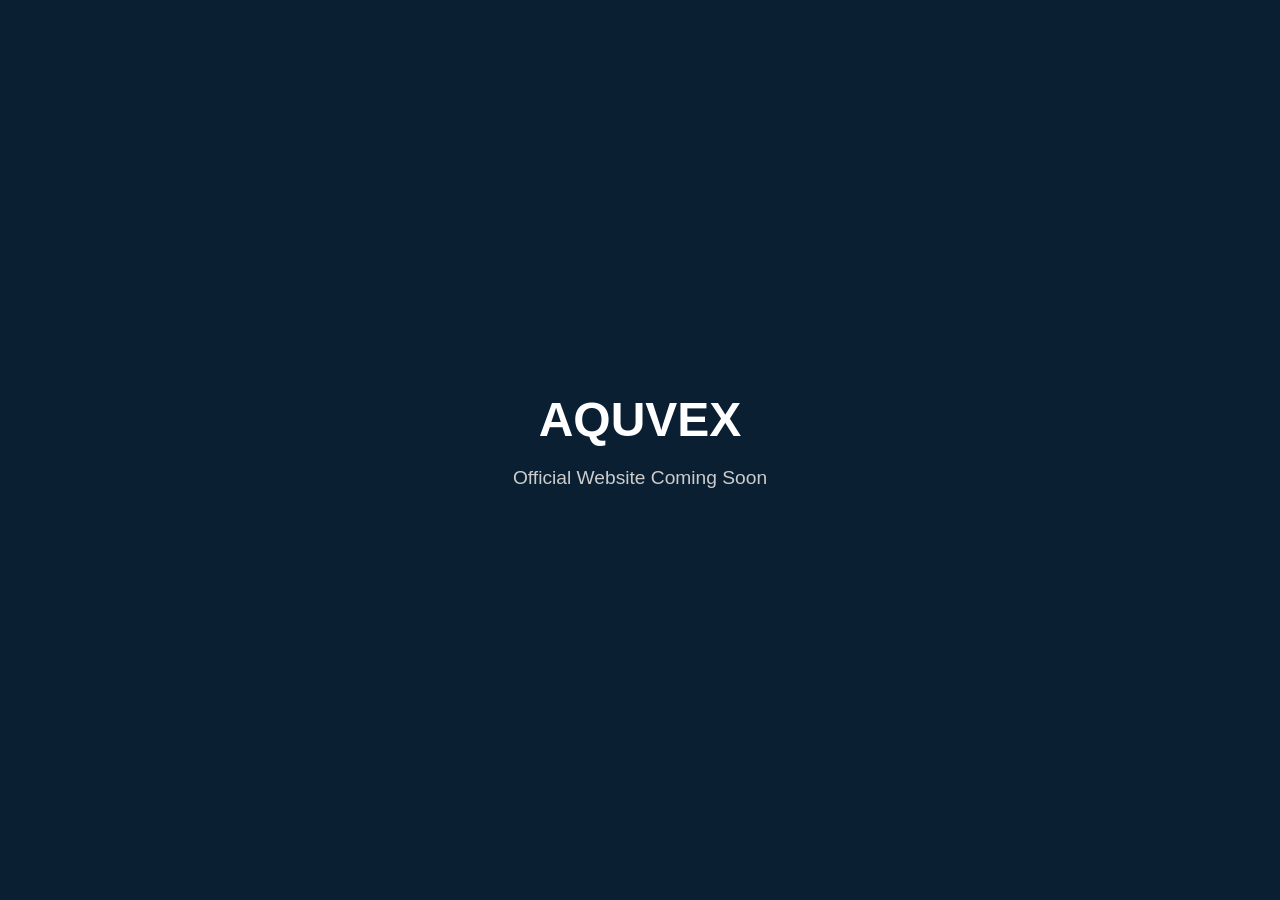
==== index.html @ 22997d4e "Add initial HTML structure for AQUVEX website" ====
<!DOCTYPE html>
<html lang="en">
<head>
  <meta charset="UTF-8">
  <meta name="viewport" content="width=device-width, initial-scale=1.0">
  <title>AQUVEX</title>
  <style>
    body{
      margin:0;
      display:flex;
      justify-content:center;
      align-items:center;
      height:100vh;
      font-family:Arial,sans-serif;
      background:#0b1f33;
      color:white;
      text-align:center;
    }
    h1{font-size:3rem;margin:0;}
    p{font-size:1.2rem;color:#ccc;}
  </style>
</head>
<body>
  <div>
    <h1>AQUVEX</h1>
    <p>Official Website Coming Soon</p>
  </div>
</body>
</html>
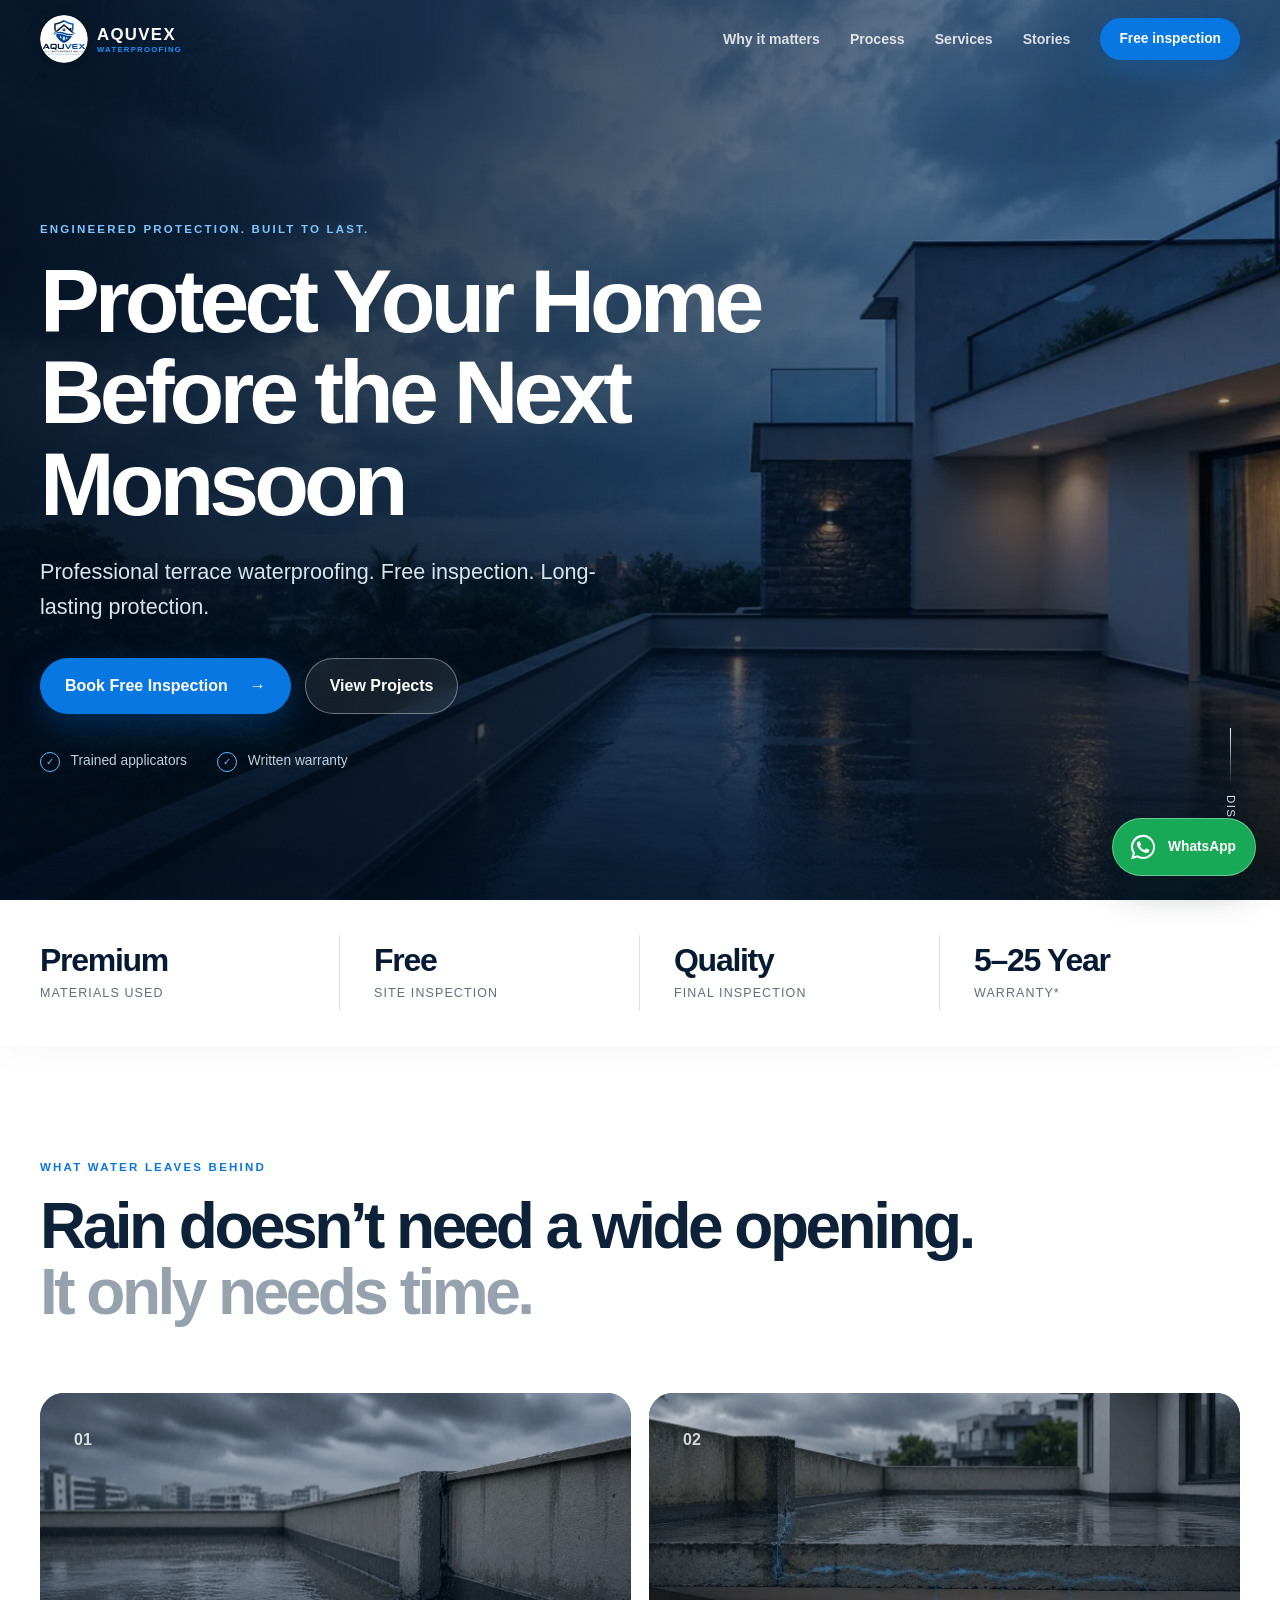
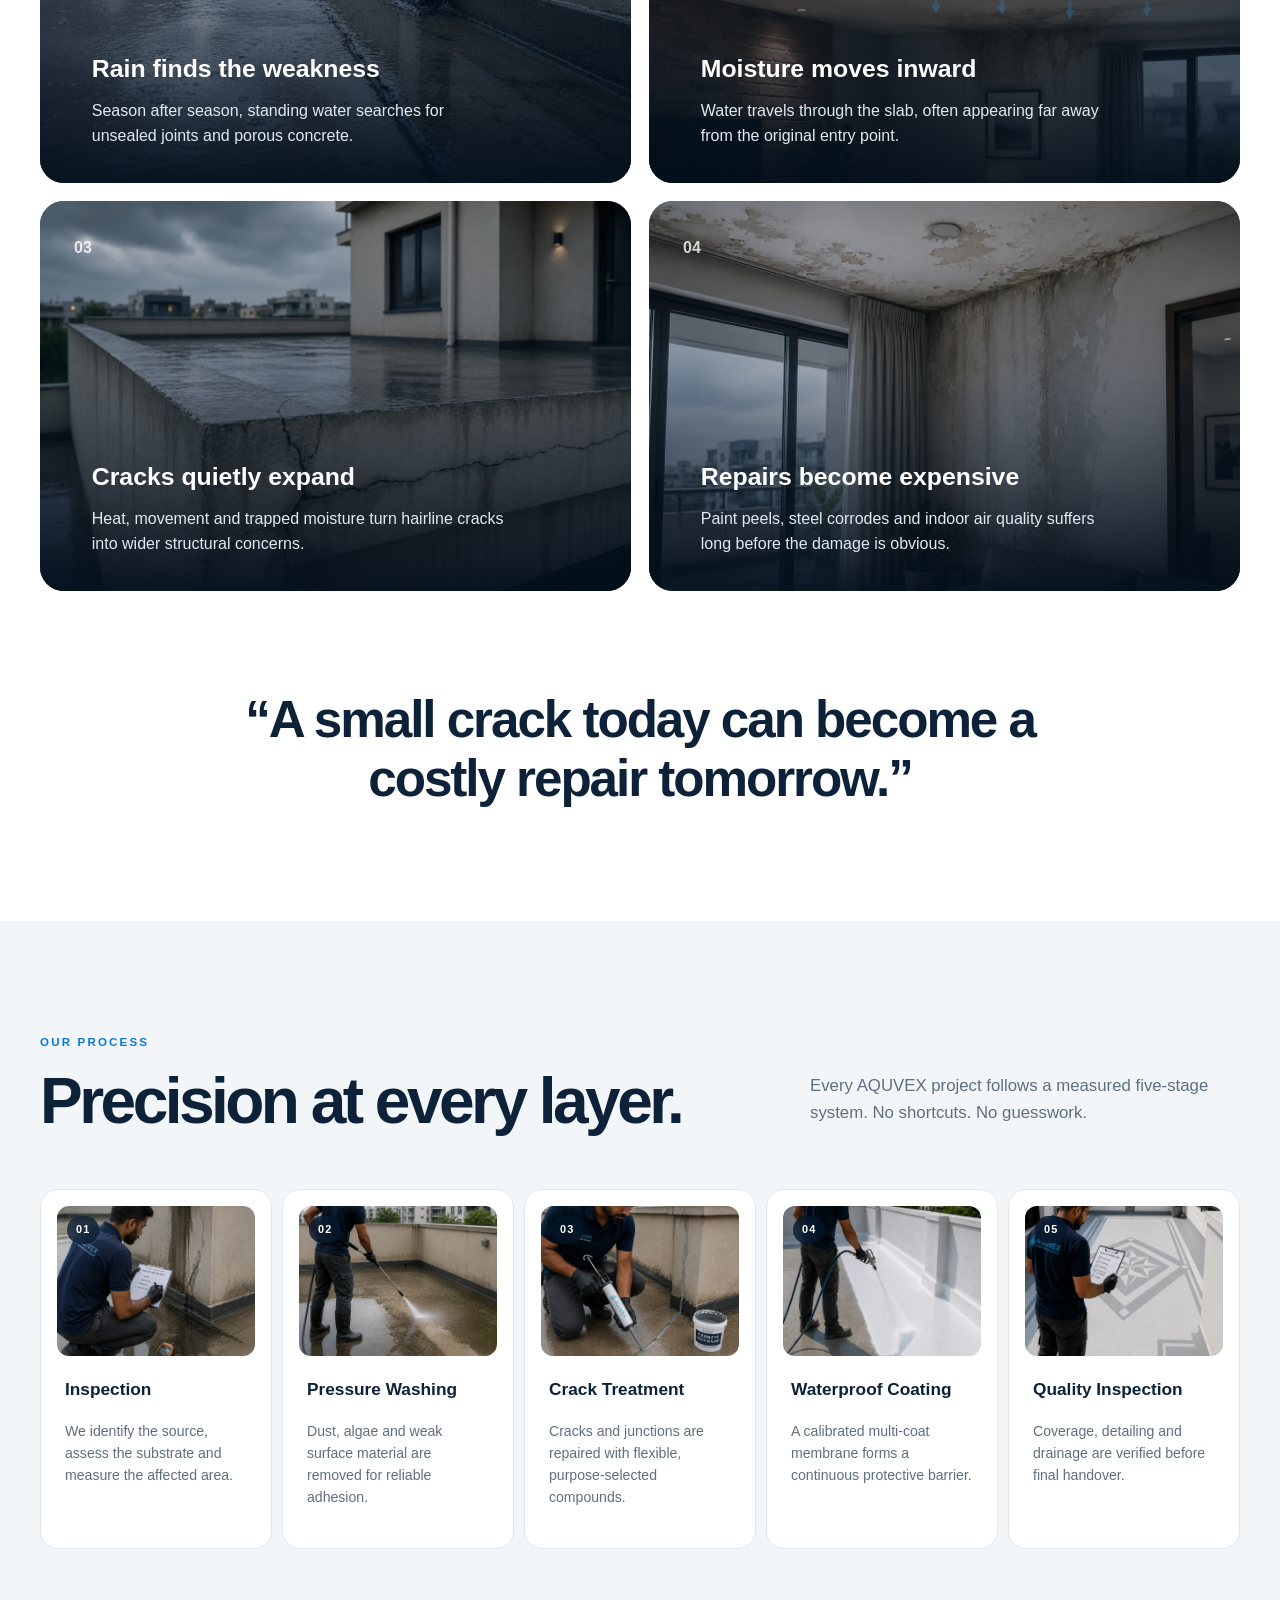
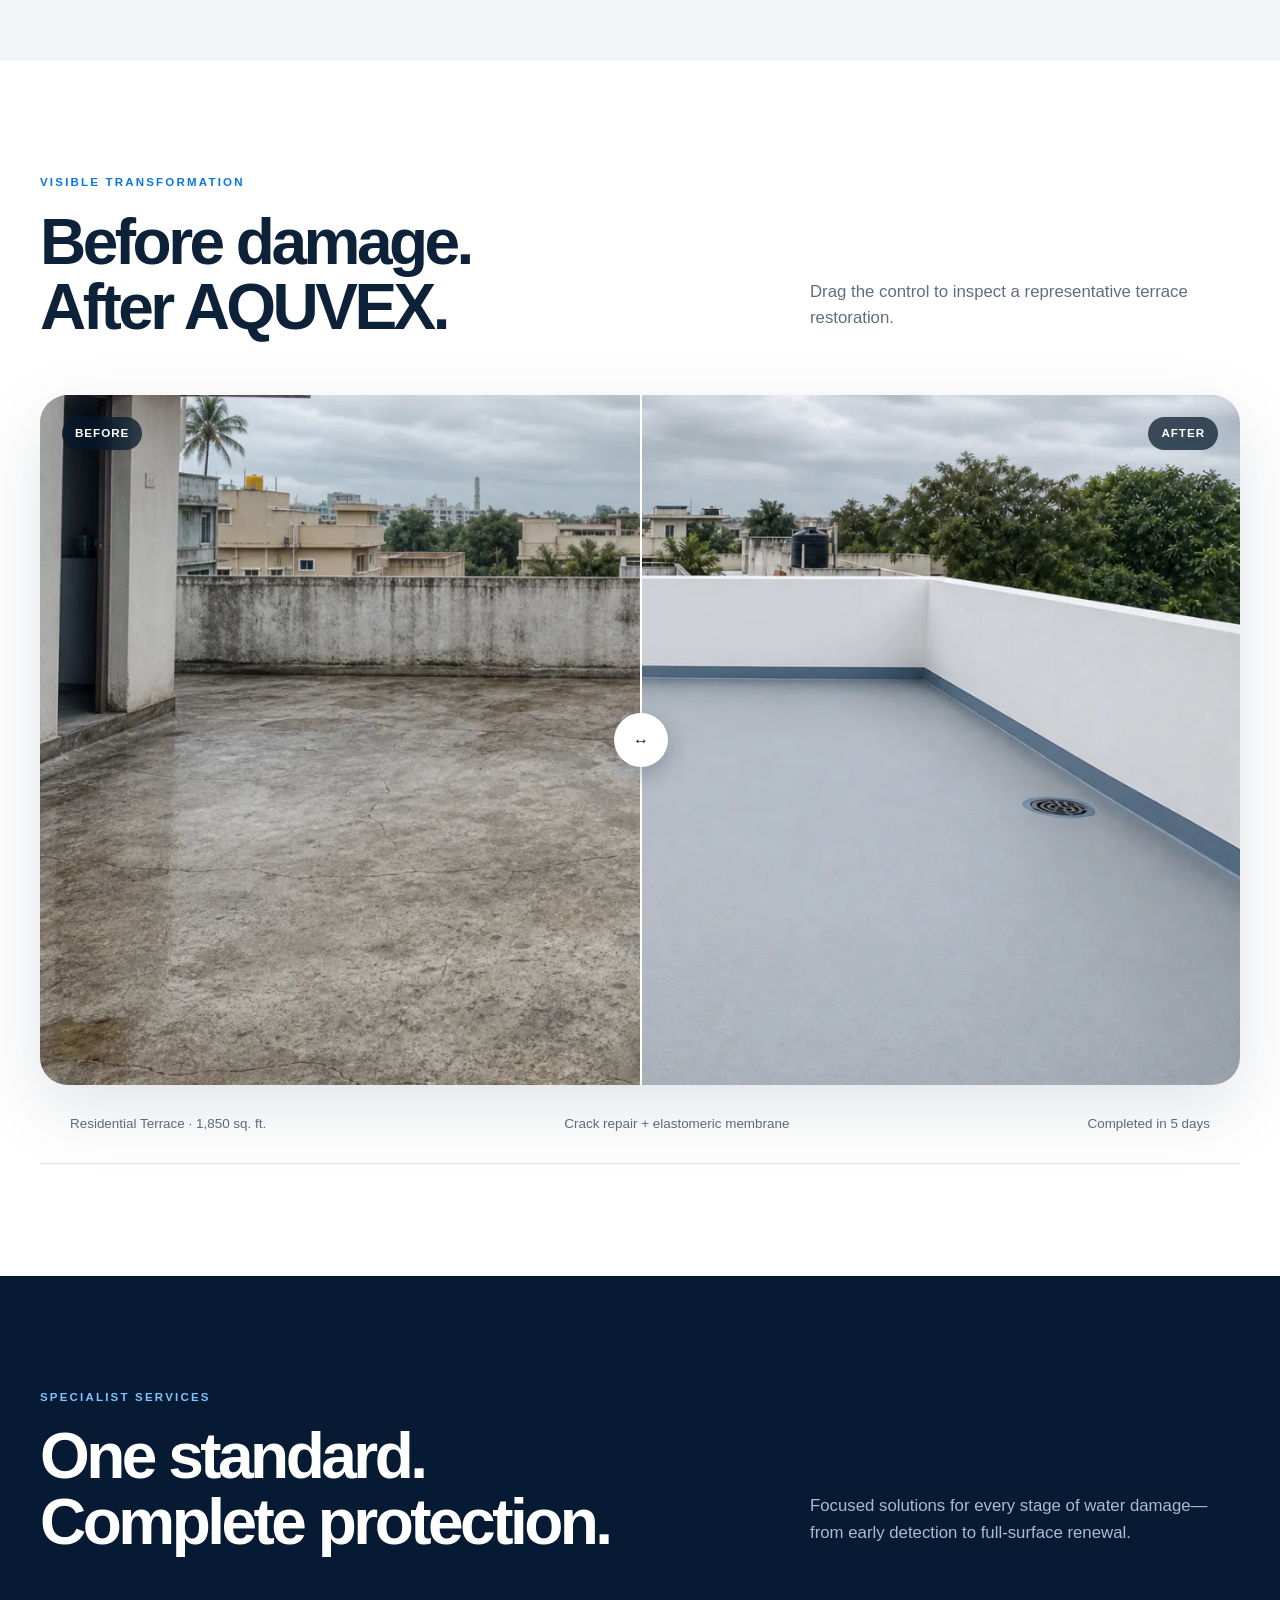
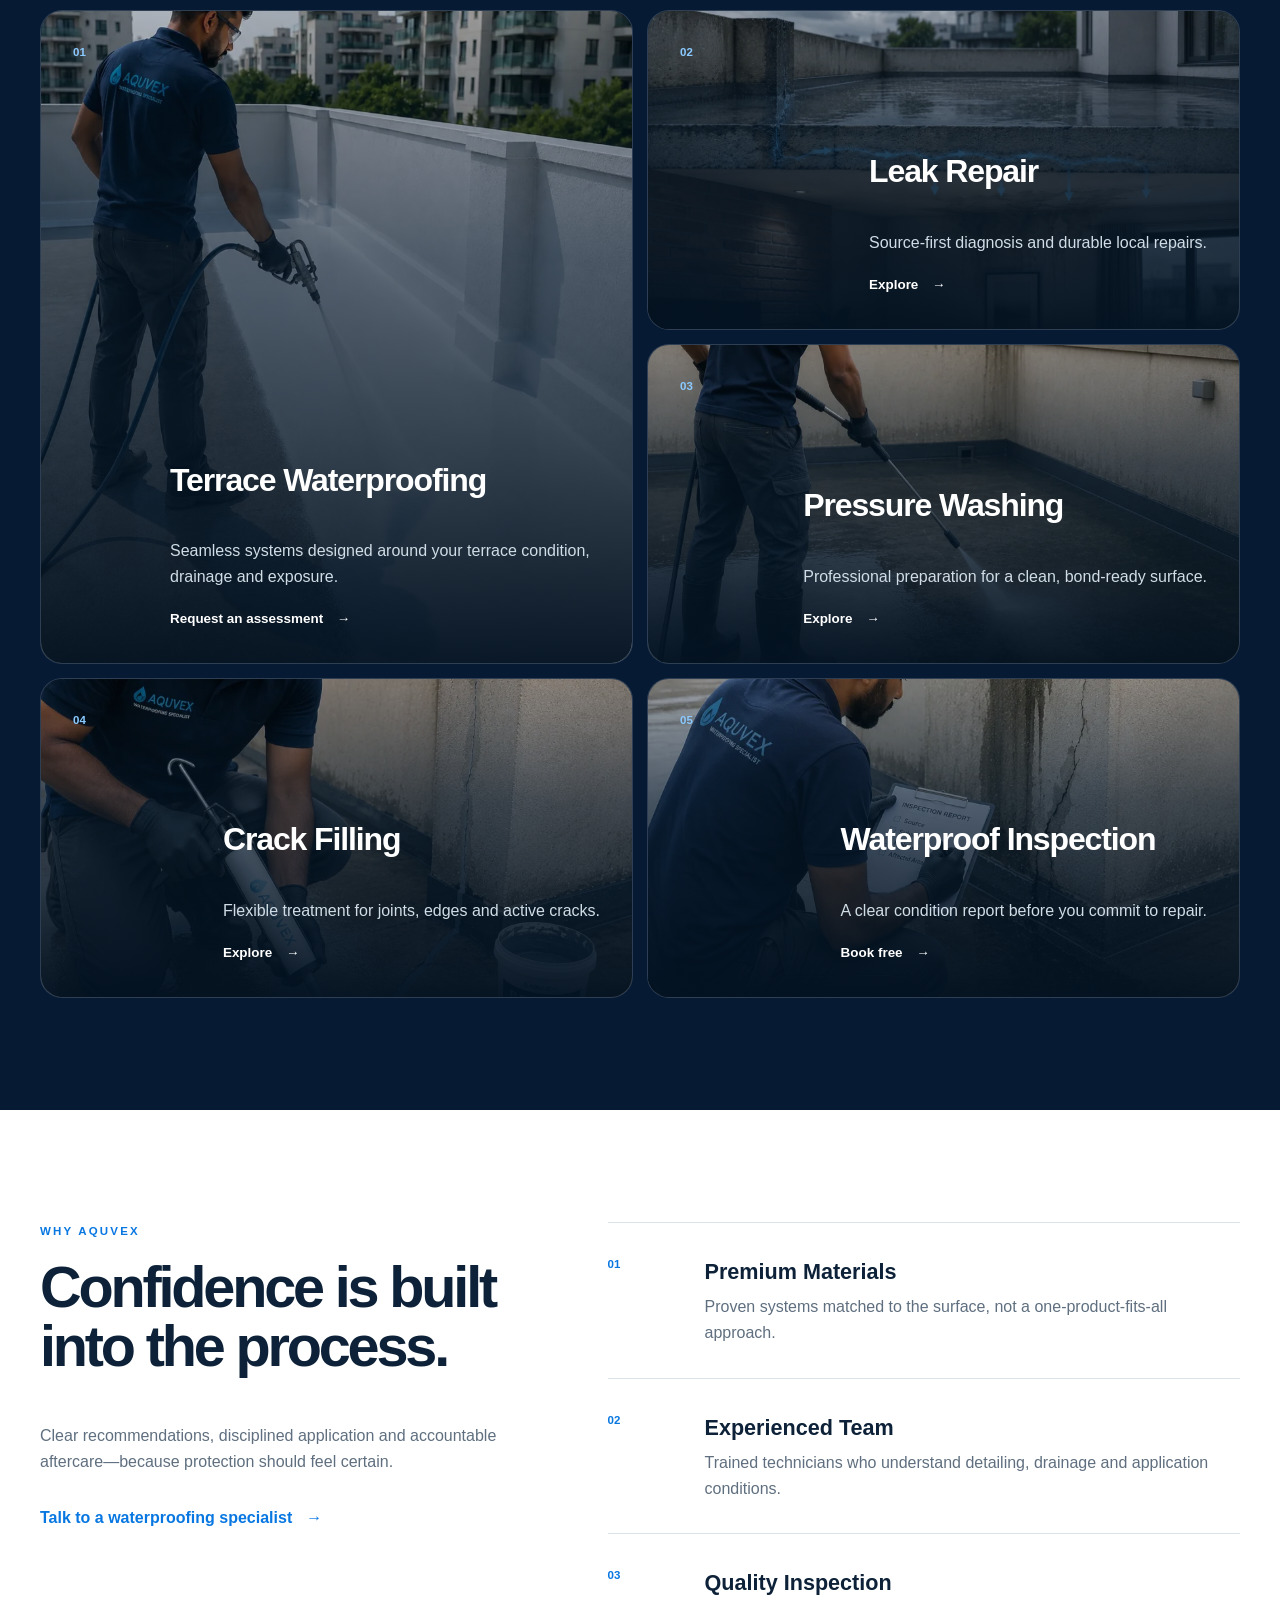
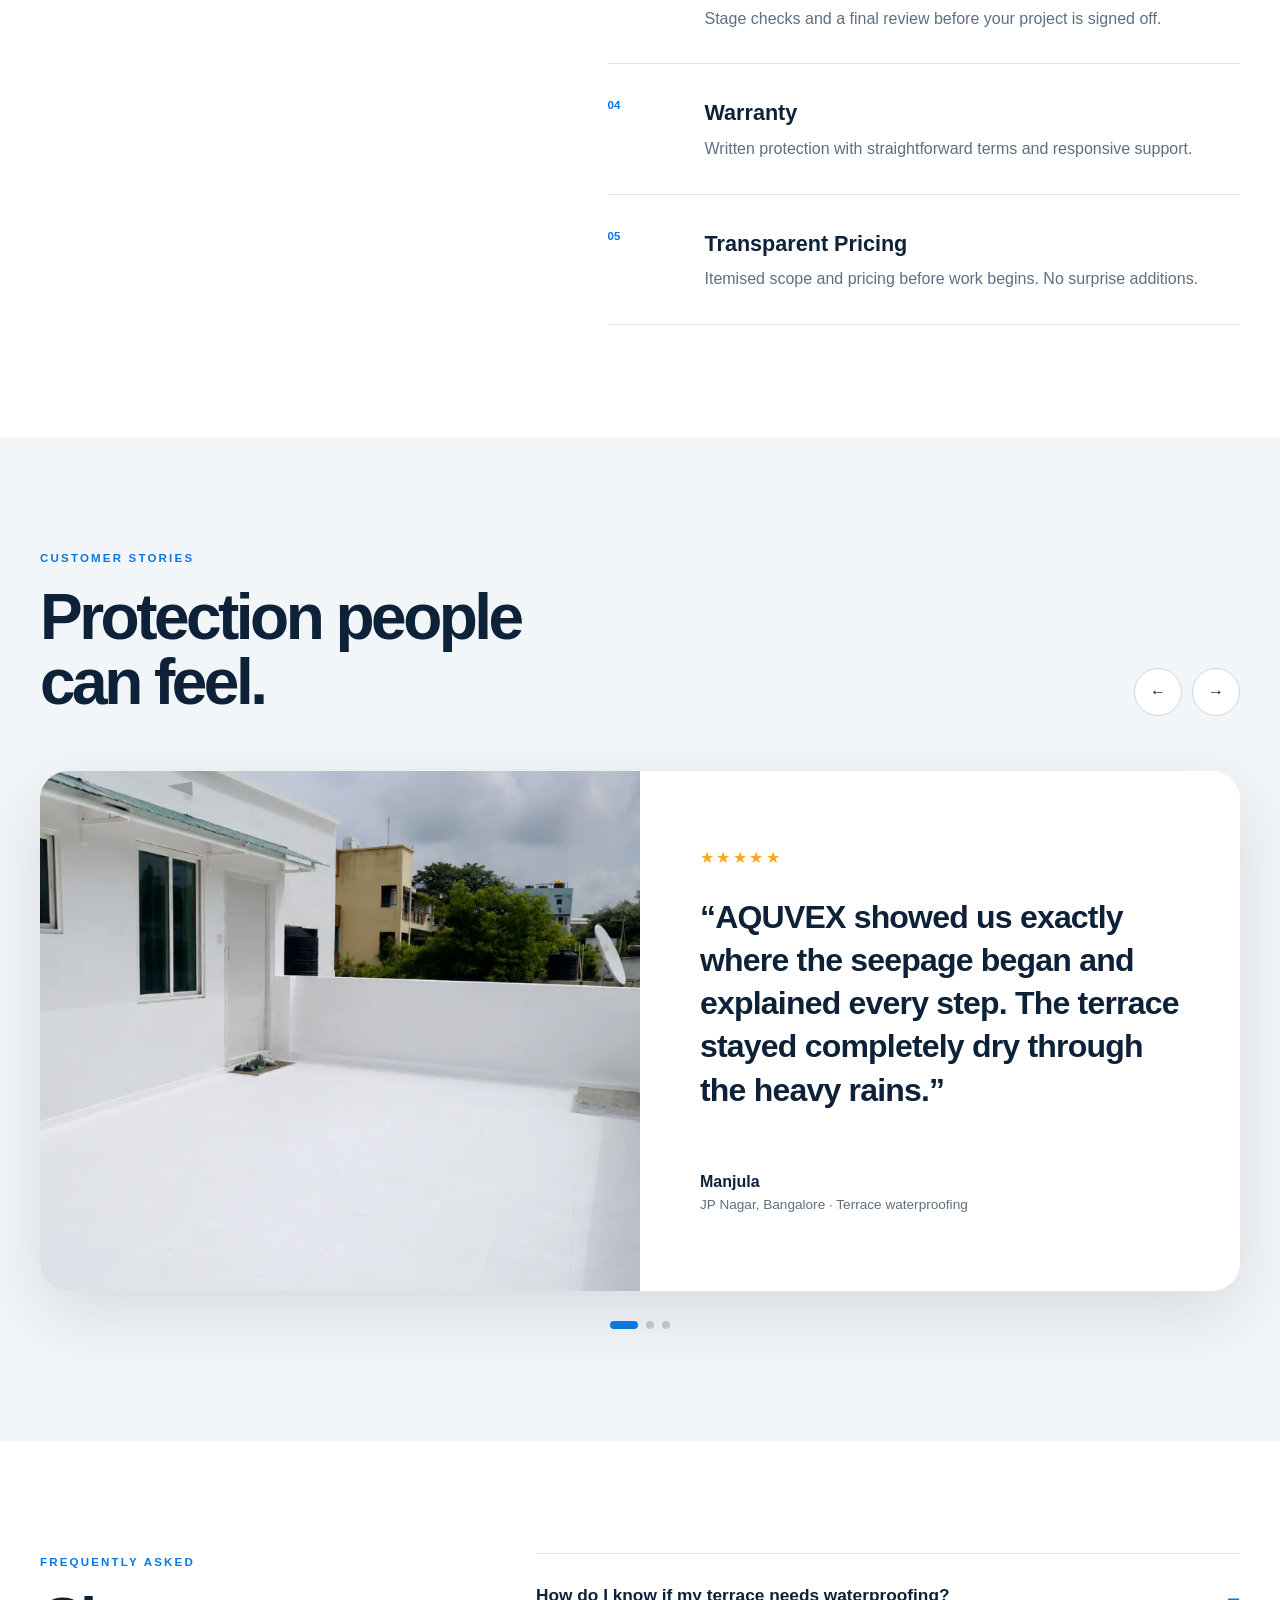
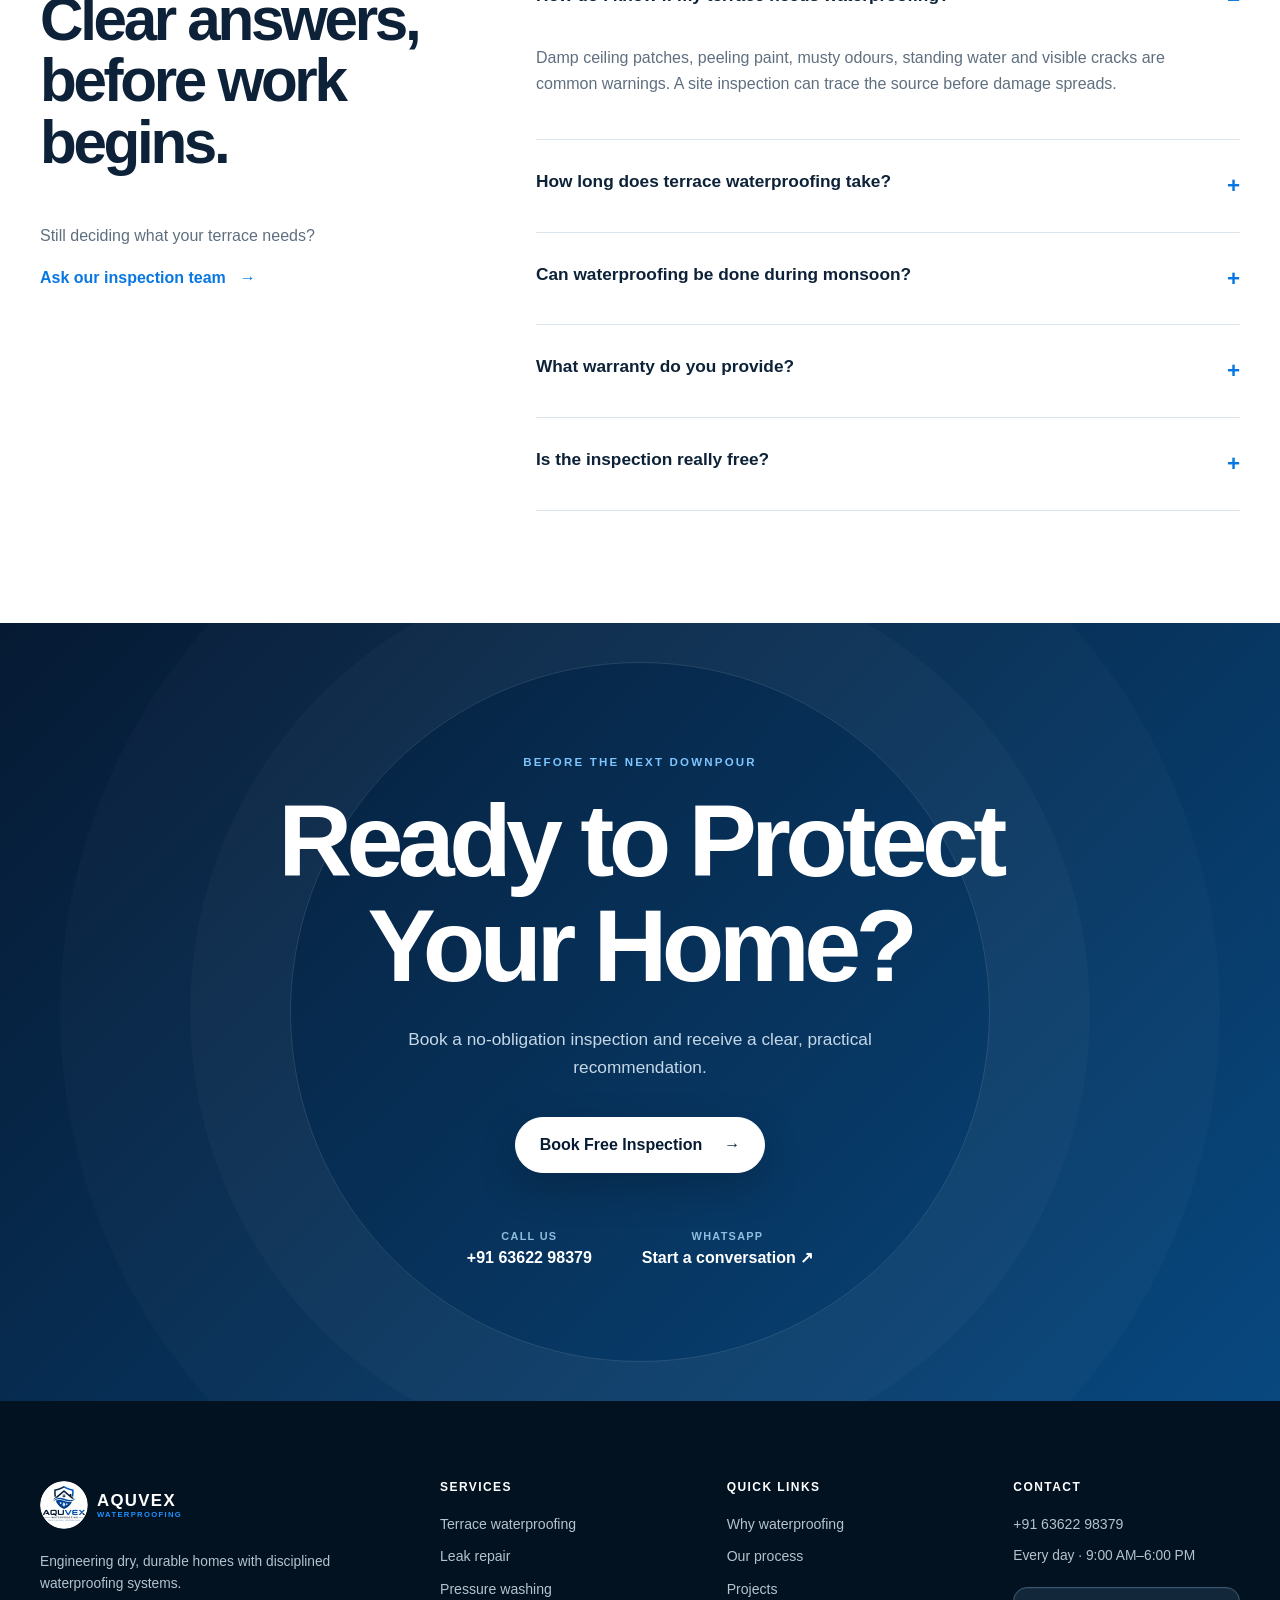
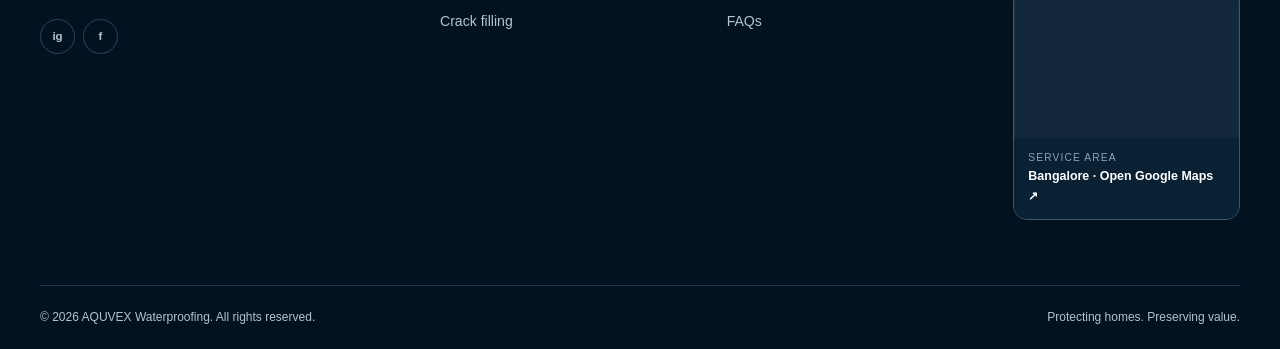
==== commit feb77ac6: "Homepage redesign and customer story assets" ====
--- a/index.html
+++ b/index.html
@@ -1,29 +1,220 @@
-<!DOCTYPE html>
+<!doctype html>
 <html lang="en">
 <head>
-  <meta charset="UTF-8">
-  <meta name="viewport" content="width=device-width, initial-scale=1.0">
-  <title>AQUVEX</title>
-  <style>
-    body{
-      margin:0;
-      display:flex;
-      justify-content:center;
-      align-items:center;
-      height:100vh;
-      font-family:Arial,sans-serif;
-      background:#0b1f33;
-      color:white;
-      text-align:center;
-    }
-    h1{font-size:3rem;margin:0;}
-    p{font-size:1.2rem;color:#ccc;}
-  </style>
+  <meta charset="utf-8">
+  <meta name="viewport" content="width=device-width, initial-scale=1">
+  <meta name="description" content="AQUVEX provides professional terrace waterproofing, leak repair, crack treatment and inspections with transparent pricing and long-lasting protection.">
+  <meta name="theme-color" content="#061a33">
+  <meta property="og:title" content="AQUVEX | Professional Terrace Waterproofing">
+  <meta property="og:description" content="Protect your home before the next monsoon. Book a free waterproofing inspection.">
+  <meta property="og:type" content="website">
+  <title>AQUVEX | Professional Terrace Waterproofing</title>
+  <link rel="preload" href="assets/images/hero-monsoon.webp" as="image" type="image/webp">
+  <link rel="stylesheet" href="css/style.css">
+  <link rel="stylesheet" href="css/responsive.css">
+  <script src="js/script.js" defer></script>
 </head>
 <body>
-  <div>
-    <h1>AQUVEX</h1>
-    <p>Official Website Coming Soon</p>
-  </div>
+  <a class="skip-link" href="#main-content">Skip to main content</a>
+
+  <!-- Site header -->
+  <header class="site-header" id="site-header">
+    <div class="container nav-wrap">
+      <a class="brand" href="#top" aria-label="AQUVEX home">
+        <img src="assets/images/logo-circle.webp" alt="" width="192" height="192">
+        <span>AQUVEX<small>Waterproofing</small></span>
+      </a>
+      <button class="menu-toggle" type="button" aria-expanded="false" aria-controls="primary-nav">
+        <span class="sr-only">Open navigation</span><span></span><span></span>
+      </button>
+      <nav id="primary-nav" class="primary-nav" aria-label="Primary navigation">
+        <a href="#why">Why it matters</a><a href="#process">Process</a><a href="#services">Services</a><a href="#stories">Stories</a>
+        <a class="button button-small" href="#inspection-form" data-inspection-open>Free inspection</a>
+      </nav>
+    </div>
+  </header>
+
+  <main id="main-content">
+    <!-- Hero -->
+    <section class="hero" id="top" aria-labelledby="hero-title">
+      <img class="hero-media" src="assets/images/hero-monsoon.webp" alt="" width="1920" height="1077" aria-hidden="true">
+      <div class="hero-overlay"></div>
+      <div class="container hero-content">
+        <p class="eyebrow light">Engineered protection. Built to last.</p>
+        <h1 id="hero-title">Protect Your Home<br>Before the Next Monsoon</h1>
+        <p class="hero-copy">Professional terrace waterproofing. Free inspection. Long-lasting protection.</p>
+        <div class="hero-actions">
+          <a class="button" href="#inspection-form" data-inspection-open>Book Free Inspection <span aria-hidden="true">→</span></a>
+          <a class="button button-ghost" href="#projects">View Projects</a>
+        </div>
+        <div class="hero-proof"><span><i aria-hidden="true">✓</i> Trained applicators</span><span><i aria-hidden="true">✓</i> Written warranty</span></div>
+      </div>
+      <a class="scroll-cue" href="#trust" aria-label="Scroll to our credentials"><span></span>Discover</a>
+    </section>
+
+    <!-- Trust bar -->
+    <section class="trust-bar" id="trust" aria-label="AQUVEX credentials">
+      <div class="container stat-grid">
+        <div class="stat reveal"><strong>Premium</strong><span>Materials Used</span></div>
+        <div class="stat reveal"><strong>Free</strong><span>Site Inspection</span></div>
+        <div class="stat reveal"><strong>Quality</strong><span>Final Inspection</span></div>
+        <div class="stat reveal"><strong>5–25 Year</strong><span>Warranty*</span></div>
+      </div>
+    </section>
+
+    <!-- Why waterproofing matters -->
+    <section class="story section" id="why">
+      <div class="container story-head reveal">
+        <p class="eyebrow">What water leaves behind</p>
+        <h2>Rain doesn’t need a wide opening.<br><span>It only needs time.</span></h2>
+      </div>
+      <div class="container story-grid">
+        <article class="story-card reveal"><img class="card-media" src="assets/images/rain-finds-the-weakness.webp" alt="" width="1200" height="800" loading="lazy"><span>01</span><div><h3>Rain finds the weakness</h3><p>Season after season, standing water searches for unsealed joints and porous concrete.</p></div></article>
+        <article class="story-card reveal"><img class="card-media" src="assets/images/moisture-moves-inward.webp" alt="" width="1200" height="800" loading="lazy"><span>02</span><div><h3>Moisture moves inward</h3><p>Water travels through the slab, often appearing far away from the original entry point.</p></div></article>
+        <article class="story-card reveal"><img class="card-media" src="assets/images/cracks-quietly-expand.webp" alt="" width="1200" height="800" loading="lazy"><span>03</span><div><h3>Cracks quietly expand</h3><p>Heat, movement and trapped moisture turn hairline cracks into wider structural concerns.</p></div></article>
+        <article class="story-card reveal"><img class="card-media" src="assets/images/repairs-become-expensive.webp" alt="" width="1200" height="800" loading="lazy"><span>04</span><div><h3>Repairs become expensive</h3><p>Paint peels, steel corrodes and indoor air quality suffers long before the damage is obvious.</p></div></article>
+      </div>
+      <p class="story-ending reveal">“A small crack today can become a costly repair tomorrow.”</p>
+    </section>
+
+    <!-- Our process -->
+    <section class="process section section-tint" id="process">
+      <div class="container section-heading reveal"><div><p class="eyebrow">Our process</p><h2>Precision at every layer.</h2></div><p>Every AQUVEX project follows a measured five-stage system. No shortcuts. No guesswork.</p></div>
+      <div class="container process-grid">
+        <article class="process-card reveal"><span class="step">01</span><img src="assets/images/inspection.webp" alt="AQUVEX specialist inspecting a terrace surface" width="900" height="600" loading="lazy"><h3>Inspection</h3><p>We identify the source, assess the substrate and measure the affected area.</p></article>
+        <article class="process-card reveal"><span class="step">02</span><img src="assets/images/pressure-washing.webp" alt="Terrace being professionally pressure washed" width="900" height="600" loading="lazy"><h3>Pressure Washing</h3><p>Dust, algae and weak surface material are removed for reliable adhesion.</p></article>
+        <article class="process-card reveal"><span class="step">03</span><img src="assets/images/crack-treatment.webp" alt="Detailed treatment of a crack in concrete" width="900" height="600" loading="lazy"><h3>Crack Treatment</h3><p>Cracks and junctions are repaired with flexible, purpose-selected compounds.</p></article>
+        <article class="process-card reveal"><span class="step">04</span><img src="assets/images/waterproof-coating.webp" alt="Waterproof membrane being applied to a terrace" width="900" height="600" loading="lazy"><h3>Waterproof Coating</h3><p>A calibrated multi-coat membrane forms a continuous protective barrier.</p></article>
+        <article class="process-card reveal"><span class="step">05</span><img src="assets/images/quality-inspection.webp" alt="Final quality inspection of a waterproofed terrace" width="900" height="600" loading="lazy"><h3>Quality Inspection</h3><p>Coverage, detailing and drainage are verified before final handover.</p></article>
+      </div>
+    </section>
+
+    <!-- Before and after -->
+    <section class="comparison-section section" id="projects">
+      <div class="container section-heading reveal"><div><p class="eyebrow">Visible transformation</p><h2>Before damage.<br>After AQUVEX.</h2></div><p>Drag the control to inspect a representative terrace restoration.</p></div>
+      <div class="container">
+        <div class="comparison reveal" data-comparison>
+          <img src="assets/images/terrace-after.webp" alt="Clean waterproofed terrace after AQUVEX treatment" width="1400" height="933" loading="lazy">
+          <div class="comparison-before"><img src="assets/images/terrace-before.webp" alt="Cracked terrace with standing water before treatment" width="1400" height="933" loading="lazy"></div>
+          <span class="compare-label before-label">Before</span><span class="compare-label after-label">After</span>
+          <label class="sr-only" for="compare-range">Reveal before and after image</label>
+          <input id="compare-range" type="range" min="0" max="100" value="50" aria-valuetext="50 percent before image visible">
+          <div class="compare-handle" aria-hidden="true"><span>↔</span></div>
+        </div>
+        <div class="project-strip reveal"><span>Residential Terrace · 1,850 sq. ft.</span><span>Crack repair + elastomeric membrane</span><span>Completed in 5 days</span></div>
+      </div>
+    </section>
+
+    <!-- Services -->
+    <section class="services section section-dark" id="services">
+      <div class="container section-heading light-heading reveal"><div><p class="eyebrow light">Specialist services</p><h2>One standard.<br>Complete protection.</h2></div><p>Focused solutions for every stage of water damage—from early detection to full-surface renewal.</p></div>
+      <div class="container services-grid">
+        <article class="service-card featured reveal"><img class="service-media" src="assets/images/waterproof-coating.webp" alt="" width="900" height="600" loading="lazy"><span>01</span><div><h3>Terrace Waterproofing</h3><p>Seamless systems designed around your terrace condition, drainage and exposure.</p><a href="#contact">Request an assessment <b aria-hidden="true">→</b></a></div></article>
+        <article class="service-card reveal"><img class="service-media" src="assets/images/moisture-moves-inward.webp" alt="" width="1200" height="800" loading="lazy"><span>02</span><div><h3>Leak Repair</h3><p>Source-first diagnosis and durable local repairs.</p><a href="#contact" aria-label="Request a leak repair assessment">Explore <b aria-hidden="true">→</b></a></div></article>
+        <article class="service-card reveal"><img class="service-media" src="assets/images/pressure-washing.webp" alt="" width="900" height="600" loading="lazy"><span>03</span><div><h3>Pressure Washing</h3><p>Professional preparation for a clean, bond-ready surface.</p><a href="#contact" aria-label="Request pressure washing">Explore <b aria-hidden="true">→</b></a></div></article>
+        <article class="service-card reveal"><img class="service-media" src="assets/images/crack-treatment.webp" alt="" width="900" height="600" loading="lazy"><span>04</span><div><h3>Crack Filling</h3><p>Flexible treatment for joints, edges and active cracks.</p><a href="#contact" aria-label="Request crack filling">Explore <b aria-hidden="true">→</b></a></div></article>
+        <article class="service-card reveal"><img class="service-media" src="assets/images/inspection.webp" alt="" width="900" height="600" loading="lazy"><span>05</span><div><h3>Waterproof Inspection</h3><p>A clear condition report before you commit to repair.</p><a href="#inspection-form" data-inspection-open aria-label="Book a waterproof inspection">Book free <b aria-hidden="true">→</b></a></div></article>
+      </div>
+    </section>
+
+    <!-- Why AQUVEX -->
+    <section class="advantages section">
+      <div class="container advantage-layout">
+        <div class="advantage-intro reveal"><p class="eyebrow">Why AQUVEX</p><h2>Confidence is built into the process.</h2><p>Clear recommendations, disciplined application and accountable aftercare—because protection should feel certain.</p><a class="text-link" href="#contact">Talk to a waterproofing specialist <span>→</span></a></div>
+        <ol class="timeline">
+          <li class="reveal"><span>01</span><div><h3>Premium Materials</h3><p>Proven systems matched to the surface, not a one-product-fits-all approach.</p></div></li>
+          <li class="reveal"><span>02</span><div><h3>Experienced Team</h3><p>Trained technicians who understand detailing, drainage and application conditions.</p></div></li>
+          <li class="reveal"><span>03</span><div><h3>Quality Inspection</h3><p>Stage checks and a final review before your project is signed off.</p></div></li>
+          <li class="reveal"><span>04</span><div><h3>Warranty</h3><p>Written protection with straightforward terms and responsive support.</p></div></li>
+          <li class="reveal"><span>05</span><div><h3>Transparent Pricing</h3><p>Itemised scope and pricing before work begins. No surprise additions.</p></div></li>
+        </ol>
+      </div>
+    </section>
+
+    <!-- Customer stories -->
+    <section class="testimonials section section-tint" id="stories">
+      <div class="container section-heading reveal"><div><p class="eyebrow">Customer stories</p><h2>Protection people<br>can feel.</h2></div><div class="slider-controls"><button type="button" data-prev aria-label="Previous story">←</button><button type="button" data-next aria-label="Next story">→</button></div></div>
+      <div class="container testimonial-slider reveal" aria-live="polite">
+        <article class="testimonial is-active"><div class="testimonial-image"><img src="assets/images/customer-manjula.webp" alt="Completed terrace waterproofing project for Manjula" width="1200" height="800" loading="lazy"></div><blockquote><div class="stars" aria-label="5 out of 5 stars">★★★★★</div><p>“AQUVEX showed us exactly where the seepage began and explained every step. The terrace stayed completely dry through the heavy rains.”</p><footer><strong>Manjula</strong><span>JP Nagar, Bangalore · Terrace waterproofing</span></footer></blockquote></article>
+        <article class="testimonial"><div class="testimonial-image"><img src="assets/images/customer-bhagya.webp" alt="Completed terrace waterproofing project for Bhagya" width="1200" height="800" loading="lazy"></div><blockquote><div class="stars" aria-label="5 out of 5 stars">★★★★★</div><p>“The team was punctual, tidy and precise. Their written scope made the whole project easy to understand, and there were no surprise charges.”</p><footer><strong>Bhagya</strong><span>JP Nagar, Bangalore · Terrace waterproofing</span></footer></blockquote></article>
+        <article class="testimonial"><div class="testimonial-image"><img src="assets/images/customer-venkata-shiva-reddy.webp" alt="Completed terrace waterproofing project for Venkata Shiva Reddy" width="1200" height="800" loading="lazy"></div><blockquote><div class="stars" aria-label="5 out of 5 stars">★★★★★</div><p>“We had repaired the same crack twice before. AQUVEX found the real source, treated the joint correctly and followed up after the first rain.”</p><footer><strong>Venkata Shiva Reddy</strong><span>JP Nagar, Bangalore · Terrace waterproofing</span></footer></blockquote></article>
+      </div>
+      <div class="slider-dots" role="tablist" aria-label="Choose customer story"></div>
+    </section>
+
+    <!-- FAQ -->
+    <section class="faq section" id="faq">
+      <div class="container faq-layout">
+        <div class="reveal"><p class="eyebrow">Frequently asked</p><h2>Clear answers,<br>before work begins.</h2><p>Still deciding what your terrace needs?</p><a class="text-link" href="#contact">Ask our inspection team <span>→</span></a></div>
+        <div class="accordion">
+          <article class="faq-item reveal"><h3><button type="button" aria-expanded="true" aria-controls="answer-1">How do I know if my terrace needs waterproofing?<span>−</span></button></h3><div id="answer-1" class="faq-answer"><p>Damp ceiling patches, peeling paint, musty odours, standing water and visible cracks are common warnings. A site inspection can trace the source before damage spreads.</p></div></article>
+          <article class="faq-item reveal"><h3><button type="button" aria-expanded="false" aria-controls="answer-2">How long does terrace waterproofing take?<span>+</span></button></h3><div id="answer-2" class="faq-answer" hidden><p>Most residential terraces take three to seven days, depending on area, repairs, weather and curing time. Your written scope includes a realistic schedule.</p></div></article>
+          <article class="faq-item reveal"><h3><button type="button" aria-expanded="false" aria-controls="answer-3">Can waterproofing be done during monsoon?<span>+</span></button></h3><div id="answer-3" class="faq-answer" hidden><p>Emergency repairs may be possible, but full coating systems need a dry weather window and suitable surface moisture levels. We check the forecast before scheduling.</p></div></article>
+          <article class="faq-item reveal"><h3><button type="button" aria-expanded="false" aria-controls="answer-4">What warranty do you provide?<span>+</span></button></h3><div id="answer-4" class="faq-answer" hidden><p>Warranty length depends on the selected system and substrate condition, with options up to ten years. Coverage and exclusions are provided in writing before work starts.</p></div></article>
+          <article class="faq-item reveal"><h3><button type="button" aria-expanded="false" aria-controls="answer-5">Is the inspection really free?<span>+</span></button></h3><div id="answer-5" class="faq-answer" hidden><p>Yes. For serviceable locations, we inspect the concern, discuss suitable solutions and share a transparent estimate without an inspection charge.</p></div></article>
+        </div>
+      </div>
+    </section>
+
+    <!-- Final call to action -->
+    <section class="final-cta" id="contact">
+      <div class="cta-orb" aria-hidden="true"></div>
+      <div class="container reveal">
+        <p class="eyebrow light">Before the next downpour</p><h2>Ready to Protect<br>Your Home?</h2><p>Book a no-obligation inspection and receive a clear, practical recommendation.</p>
+        <a class="button button-white" href="#inspection-form" data-inspection-open>Book Free Inspection <span aria-hidden="true">→</span></a>
+        <div class="contact-options"><a href="tel:+916362298379"><small>Call us</small>+91 63622 98379</a><a href="https://wa.me/916362298379?text=Hello%20AQUVEX%2C%20I%20would%20like%20to%20book%20a%20free%20waterproofing%20inspection." target="_blank" rel="noopener"><small>WhatsApp</small>Start a conversation ↗</a></div>
+      </div>
+    </section>
+  </main>
+
+  <!-- Free inspection enquiry dialog -->
+  <dialog class="inspection-dialog" id="inspection-dialog" aria-labelledby="inspection-title">
+    <div class="dialog-panel">
+      <button class="dialog-close" type="button" data-inspection-close aria-label="Close inspection form">×</button>
+      <div class="dialog-intro">
+        <p class="eyebrow">Free site inspection</p>
+        <h2 id="inspection-title">Tell us about your property.</h2>
+        <p>Share a few details and we’ll prepare your request in WhatsApp. Our team will contact you to confirm a convenient inspection time.</p>
+      </div>
+      <form id="inspection-form">
+        <div class="form-grid">
+          <label>Full name<input type="text" name="name" autocomplete="name" required placeholder="Your name"></label>
+          <label>Phone number<input type="tel" name="phone" autocomplete="tel" inputmode="tel" pattern="[0-9+\s-]{10,16}" required placeholder="10-digit mobile number"></label>
+          <label>Property location<input type="text" name="location" autocomplete="address-level2" required placeholder="Area and city"></label>
+          <label>Service needed
+            <select name="service" required>
+              <option value="">Select a service</option>
+              <option>Terrace Waterproofing</option>
+              <option>Leak Repair</option>
+              <option>Pressure Washing</option>
+              <option>Crack Filling</option>
+              <option>Waterproof Inspection</option>
+              <option>Not sure — need advice</option>
+            </select>
+          </label>
+        </div>
+        <label>What problem are you seeing?<textarea name="issue" rows="3" required placeholder="For example: ceiling dampness, terrace cracks or water seepage"></textarea></label>
+        <button class="button form-submit" type="submit"><img src="assets/icons/whatsapp.svg" alt="" width="24" height="24"> Send request on WhatsApp <span aria-hidden="true">→</span></button>
+        <p class="form-note">WhatsApp will open with your details ready to send to AQUVEX.</p>
+      </form>
+    </div>
+  </dialog>
+
+  <!-- Footer -->
+  <footer class="site-footer">
+    <div class="container footer-grid">
+      <div class="footer-brand"><a class="brand" href="#top"><img src="assets/images/logo-circle.webp" alt="" width="192" height="192"><span>AQUVEX<small>Waterproofing</small></span></a><p>Engineering dry, durable homes with disciplined waterproofing systems.</p><div class="socials"><a href="https://www.instagram.com/aquvex.in?igsh=MWVnZmVwbDdqZ3U3dQ%3D%3D&amp;utm_source=qr" target="_blank" rel="noopener" aria-label="AQUVEX on Instagram">ig</a><a href="https://www.facebook.com/share/1JB4MJyy1K/?mibextid=wwXIfr" target="_blank" rel="noopener" aria-label="AQUVEX on Facebook">f</a></div></div>
+      <div><h2>Services</h2><a href="#services">Terrace waterproofing</a><a href="#services">Leak repair</a><a href="#services">Pressure washing</a><a href="#services">Crack filling</a></div>
+      <div><h2>Quick links</h2><a href="#why">Why waterproofing</a><a href="#process">Our process</a><a href="#projects">Projects</a><a href="#faq">FAQs</a></div>
+      <div><h2>Contact</h2><a href="tel:+916362298379">+91 63622 98379</a><p>Every day · 9:00 AM–6:00 PM</p><div class="service-map"><iframe src="https://www.google.com/maps?q=Bengaluru%2C%20Karnataka&amp;z=10&amp;output=embed" title="AQUVEX service area in Bangalore" loading="lazy" referrerpolicy="no-referrer-when-downgrade"></iframe><a href="https://www.google.com/maps/search/?api=1&amp;query=Bengaluru%2C%20Karnataka" target="_blank" rel="noopener"><span>Service area</span><b>Bangalore · Open Google Maps ↗</b></a></div></div>
+    </div>
+    <div class="container footer-bottom"><p>© <span id="year"></span> AQUVEX Waterproofing. All rights reserved.</p><p>Protecting homes. Preserving value.</p></div>
+  </footer>
+
+  <!-- Persistent WhatsApp contact -->
+  <a class="whatsapp-float" href="https://wa.me/916362298379?text=Hello%20AQUVEX%2C%20I%20would%20like%20to%20book%20a%20free%20waterproofing%20inspection." target="_blank" rel="noopener" aria-label="Chat with AQUVEX on WhatsApp">
+    <img src="assets/icons/whatsapp.svg" alt="" width="30" height="30">
+    <span>WhatsApp</span>
+  </a>
 </body>
 </html>
--- a/css/style.css
+++ b/css/style.css
@@ -0,0 +1,155 @@
+/* AQUVEX design system */
+:root{--navy:#061a33;--navy-2:#0b2746;--blue:#0877e1;--blue-bright:#1b92ff;--ink:#0d2238;--muted:#5f6f7f;--line:#dce4eb;--soft:#f3f6f8;--white:#fff;--radius:24px;--shadow:0 24px 70px rgba(7,30,54,.12);--container:1200px;--ease:cubic-bezier(.2,.8,.2,1)}
+*,*::before,*::after{box-sizing:border-box}
+html{scroll-behavior:smooth;scroll-padding-top:86px}
+body{margin:0;color:var(--ink);background:var(--white);font-family:Inter,-apple-system,BlinkMacSystemFont,"Segoe UI",sans-serif;font-size:16px;line-height:1.6;-webkit-font-smoothing:antialiased}
+body.menu-open{overflow:hidden}
+img,video{display:block;max-width:100%}
+a{color:inherit;text-decoration:none}
+button,input{font:inherit}
+button{color:inherit}
+.container{width:min(calc(100% - 40px),var(--container));margin-inline:auto}
+.section{padding:112px 0}
+.section-tint{background:var(--soft)}
+.section-dark{background:var(--navy);color:var(--white)}
+.sr-only{position:absolute;width:1px;height:1px;padding:0;margin:-1px;overflow:hidden;clip:rect(0,0,0,0);white-space:nowrap;border:0}
+.skip-link{position:fixed;z-index:999;top:10px;left:10px;transform:translateY(-150%);padding:10px 16px;background:#fff;color:#000;border-radius:8px}
+.skip-link:focus{transform:none}
+.eyebrow{margin:0 0 18px;color:var(--blue);font-size:.72rem;font-weight:800;letter-spacing:.19em;text-transform:uppercase}
+.eyebrow.light{color:#7dc5ff}
+h1,h2,h3,p{margin-top:0}
+h1,h2{font-weight:650;letter-spacing:-.055em;line-height:1.02}
+h2{font-size:clamp(2.6rem,5vw,5.25rem)}
+.button{display:inline-flex;align-items:center;justify-content:center;gap:22px;min-height:56px;padding:0 24px;border:1px solid var(--blue);border-radius:999px;background:var(--blue);color:#fff;font-weight:750;box-shadow:0 12px 34px rgba(8,119,225,.3);transition:transform .3s var(--ease),background .3s,box-shadow .3s}
+.button:hover{transform:translateY(-3px);background:#0068c9;box-shadow:0 18px 38px rgba(8,119,225,.38)}
+.button:focus-visible,a:focus-visible,button:focus-visible,input:focus-visible{outline:3px solid #65baff;outline-offset:4px}
+.button-small{min-height:42px;padding:0 18px;font-size:.86rem}
+.text-link{display:inline-flex;gap:14px;align-items:center;color:var(--blue);font-weight:750}.text-link span{transition:transform .25s}.text-link:hover span{transform:translateX(5px)}
+.reveal{opacity:0;transform:translateY(28px);transition:opacity .8s var(--ease),transform .8s var(--ease)}
+.reveal.is-visible{opacity:1;transform:none}
+
+/* Header */
+.site-header{position:fixed;z-index:50;top:0;left:0;width:100%;color:#fff;transition:background .35s,box-shadow .35s,color .35s}
+.site-header.scrolled{background:rgba(255,255,255,.88);color:var(--navy);box-shadow:0 8px 30px rgba(8,31,55,.08);backdrop-filter:blur(18px);-webkit-backdrop-filter:blur(18px)}
+.nav-wrap{display:flex;align-items:center;justify-content:space-between;height:78px}
+.brand{display:flex;align-items:center;gap:9px;font-size:1.05rem;font-weight:850;letter-spacing:.08em}
+.brand img{width:48px;height:48px;object-fit:cover;border-radius:50%;background:#fff}
+.site-header:not(.scrolled) .brand img{box-shadow:0 5px 18px rgba(0,0,0,.16)}
+.brand small{display:block;margin-top:-5px;color:var(--blue-bright);font-size:.48rem;letter-spacing:.17em;text-transform:uppercase}
+.primary-nav{display:flex;align-items:center;gap:30px;font-size:.88rem;font-weight:650}.primary-nav>a:not(.button){opacity:.82;transition:opacity .2s}.primary-nav>a:not(.button):hover{opacity:1}
+.menu-toggle{display:none;border:0;background:transparent;padding:10px}.menu-toggle span:not(.sr-only){display:block;width:25px;height:2px;margin:6px;background:currentColor;transition:.3s}
+
+/* Hero */
+.hero{position:relative;display:grid;align-items:center;min-height:100svh;overflow:hidden;color:#fff;background:var(--navy)}
+.hero-media{position:absolute;inset:0;width:100%;height:112%;object-fit:cover;will-change:transform}
+.hero-overlay{position:absolute;inset:0;background:linear-gradient(90deg,rgba(2,13,28,.86) 0%,rgba(2,17,34,.56) 52%,rgba(3,18,35,.22)),linear-gradient(0deg,rgba(3,16,30,.5),transparent 45%)}
+.hero-content{position:relative;z-index:2;padding-top:92px}
+.hero h1{max-width:930px;margin-bottom:25px;font-size:clamp(3.15rem,7vw,7.25rem)}
+.hero-copy{max-width:580px;margin-bottom:34px;color:#d8e5ee;font-size:clamp(1.05rem,2vw,1.35rem)}
+.hero-actions{display:flex;flex-wrap:wrap;gap:14px}
+.button-ghost{border-color:rgba(255,255,255,.38);background:rgba(255,255,255,.08);box-shadow:none;backdrop-filter:blur(10px)}
+.button-ghost:hover{background:rgba(255,255,255,.17);box-shadow:none}
+.hero-proof{display:flex;gap:30px;margin-top:36px;color:#bed0de;font-size:.86rem}.hero-proof i{display:inline-grid;place-items:center;width:20px;height:20px;margin-right:7px;border:1px solid #60bdff;border-radius:50%;color:#60bdff;font-style:normal;font-size:.65rem}
+.scroll-cue{position:absolute;z-index:3;right:40px;bottom:34px;display:flex;align-items:center;gap:12px;color:#d8e8f4;font-size:.72rem;letter-spacing:.12em;text-transform:uppercase;writing-mode:vertical-rl}.scroll-cue span{width:1px;height:55px;background:linear-gradient(#fff,transparent)}
+
+/* Trust */
+.trust-bar{position:relative;z-index:4;background:#fff;box-shadow:0 -12px 50px rgba(4,20,38,.08)}
+.stat-grid{display:grid;grid-template-columns:repeat(4,1fr);padding:35px 0}
+.stat{padding:6px 34px;border-right:1px solid var(--line)}.stat:first-child{padding-left:0}.stat:last-child{border:0}
+.stat strong{display:block;color:var(--navy);font-size:2rem;line-height:1.2;letter-spacing:-.04em}.stat>span{color:var(--muted);font-size:.78rem;text-transform:uppercase;letter-spacing:.09em}
+
+/* Story */
+.story{overflow:hidden}.story-head{margin-bottom:68px}.story-head h2{max-width:960px;margin:0}.story-head h2 span{color:#96a3ae}
+.story-grid{display:grid;grid-template-columns:repeat(2,1fr);gap:18px}
+.story-card{position:relative;display:flex;min-height:390px;padding:34px;border-radius:var(--radius);overflow:hidden;color:#fff;background:#163955;isolation:isolate}
+.story-card::after{content:"";position:absolute;z-index:-1;inset:0;background:linear-gradient(0deg,rgba(2,15,28,.94) 0%,rgba(4,24,44,.36) 55%,rgba(4,24,44,.08) 100%)}
+.card-media{position:absolute;z-index:-2;inset:0;width:100%;height:100%;object-fit:cover;transition:transform .7s var(--ease)}
+.story-card:hover .card-media{transform:scale(1.05)}
+.story-card>span{font-weight:750;opacity:.8}.story-card>div{align-self:flex-end;max-width:420px}.story-card h3{margin-bottom:9px;font-size:1.55rem}.story-card p{margin:0;color:#e0eaf0}
+.story-ending{max-width:900px;margin:100px auto 0;text-align:center;font-size:clamp(2rem,4vw,4.25rem);font-weight:600;line-height:1.15;letter-spacing:-.04em}
+
+/* Shared section heading */
+.section-heading{display:flex;align-items:flex-end;justify-content:space-between;gap:50px;margin-bottom:55px}.section-heading h2{margin:0}.section-heading>p{max-width:430px;margin-bottom:8px;color:var(--muted);font-size:1.05rem}.light-heading>p{color:#a9bdcc}
+
+/* Process */
+.process-grid{display:grid;grid-template-columns:repeat(5,1fr);gap:10px}
+.process-card{position:relative;min-height:360px;padding:16px 16px 24px;border:1px solid #e1e7eb;border-radius:18px;background:#fff;overflow:hidden;transition:transform .35s var(--ease),box-shadow .35s,border-color .35s}
+.process-card:hover{transform:translateY(-8px);border-color:#b8d8f0;box-shadow:var(--shadow)}
+.process-card .step{position:absolute;z-index:2;top:26px;left:26px;padding:5px 9px;border-radius:999px;background:rgba(4,24,44,.72);color:#fff;font-size:.68rem;font-weight:800;letter-spacing:.1em;backdrop-filter:blur(8px)}
+.process-card>img{width:100%;height:150px;margin-bottom:20px;border-radius:12px;object-fit:cover;transition:transform .45s var(--ease)}
+.process-card:hover>img{transform:scale(1.025)}
+.process-card h3,.process-card p{margin-left:8px;margin-right:8px}.process-card h3{font-size:1.08rem}.process-card p{margin-bottom:0;color:var(--muted);font-size:.88rem;line-height:1.55}
+
+/* Comparison */
+.comparison{position:relative;aspect-ratio:1200/690;overflow:hidden;border-radius:28px;box-shadow:var(--shadow);touch-action:pan-y}
+.comparison>img,.comparison-before,.comparison-before img{width:100%;height:100%;object-fit:cover}
+.comparison-before{position:absolute;inset:0;width:50%;overflow:hidden}.comparison-before img{width:calc(100vw - 40px);max-width:var(--container);object-position:left}
+.comparison input{position:absolute;z-index:5;inset:0;width:100%;height:100%;opacity:0;cursor:ew-resize}
+.compare-handle{position:absolute;z-index:4;top:0;bottom:0;left:50%;width:2px;background:#fff;pointer-events:none}.compare-handle span{position:absolute;top:50%;left:50%;display:grid;place-items:center;width:54px;height:54px;transform:translate(-50%,-50%);border:5px solid rgba(255,255,255,.35);border-radius:50%;background:#fff;color:var(--navy);box-shadow:0 8px 22px rgba(6,26,51,.25)}
+.compare-label{position:absolute;z-index:3;top:22px;padding:7px 13px;border-radius:999px;background:rgba(5,24,43,.72);color:#fff;font-size:.73rem;font-weight:750;letter-spacing:.08em;text-transform:uppercase;backdrop-filter:blur(8px)}.before-label{left:22px}.after-label{right:22px}
+.project-strip{display:flex;justify-content:space-between;gap:25px;padding:28px 30px;border-bottom:1px solid var(--line);color:var(--muted);font-size:.84rem}
+
+/* Services */
+.services-grid{display:grid;grid-template-columns:repeat(2,1fr);gap:14px}
+.service-card{position:relative;display:flex;justify-content:space-between;min-height:320px;padding:32px;border:1px solid rgba(255,255,255,.12);border-radius:22px;overflow:hidden;background:rgba(255,255,255,.045);isolation:isolate;transition:transform .35s var(--ease),border-color .35s}
+.service-card::after{content:"";position:absolute;z-index:-1;inset:0;background:linear-gradient(0deg,rgba(3,18,33,.97) 0%,rgba(5,25,44,.62) 62%,rgba(5,25,44,.18) 100%)}
+.service-card.featured{grid-row:span 2;min-height:654px}
+.service-media{position:absolute;z-index:-2;inset:0;width:100%;height:100%;object-fit:cover;transition:transform .65s var(--ease)}
+.service-card:hover{transform:translateY(-5px);border-color:rgba(74,174,255,.5)}
+.service-card:hover .service-media{transform:scale(1.055)}
+.service-card>span{color:#8bcaff;font-size:.72rem;font-weight:800}.service-card>div{align-self:flex-end;max-width:430px}.service-card h3{font-size:clamp(1.45rem,2.5vw,2.4rem);letter-spacing:-.035em}.service-card p{color:#d0dde6}.service-card a{font-size:.84rem;font-weight:750}.service-card a b{display:inline-block;margin-left:10px;transition:transform .25s}.service-card a:hover b{transform:translateX(5px)}
+
+/* Advantages */
+.advantage-layout{display:grid;grid-template-columns:.85fr 1.15fr;gap:100px}.advantage-intro{position:sticky;top:130px;align-self:start}.advantage-intro h2{font-size:clamp(2.6rem,4.5vw,4.75rem)}.advantage-intro>p:not(.eyebrow){max-width:470px;color:var(--muted);margin-bottom:30px}
+.timeline{margin:0;padding:0;list-style:none;border-top:1px solid var(--line)}.timeline li{display:grid;grid-template-columns:75px 1fr;gap:22px;padding:32px 0;border-bottom:1px solid var(--line)}.timeline li>span{color:var(--blue);font-size:.72rem;font-weight:800}.timeline h3{margin-bottom:5px;font-size:1.35rem}.timeline p{margin:0;color:var(--muted)}
+
+/* Testimonials */
+.slider-controls{display:flex;gap:10px}.slider-controls button{display:grid;place-items:center;width:48px;height:48px;border:1px solid #ccd8e1;border-radius:50%;background:#fff;cursor:pointer;transition:.25s}.slider-controls button:hover{background:var(--navy);color:#fff}
+.testimonial{display:none;grid-template-columns:1fr 1fr;min-height:520px;overflow:hidden;border-radius:28px;background:#fff;box-shadow:var(--shadow)}.testimonial.is-active{display:grid;animation:fade-slide .55s var(--ease)}
+@keyframes fade-slide{from{opacity:.2;transform:translateX(12px)}to{opacity:1;transform:none}}
+.testimonial-image img,.testimonial-image{width:100%;height:100%;object-fit:cover}.testimonial-image.alt-project,.testimonial-image.third-project{display:flex;align-items:flex-end;padding:45px;color:#fff;font-size:2.6rem;font-weight:650;letter-spacing:-.04em;line-height:1.05;background:linear-gradient(145deg,#0b2848,#319be8)}.testimonial-image.third-project{background:linear-gradient(145deg,#617882,#0d2e4d)}
+.testimonial blockquote{display:flex;flex-direction:column;justify-content:center;margin:0;padding:60px}.testimonial blockquote>p{font-size:clamp(1.4rem,2.5vw,2.15rem);font-weight:550;line-height:1.35;letter-spacing:-.025em}.stars{margin-bottom:25px;color:#f5aa18;letter-spacing:.15em}.testimonial footer{margin-top:25px}.testimonial footer strong,.testimonial footer span{display:block}.testimonial footer span{color:var(--muted);font-size:.85rem}
+.slider-dots{display:flex;justify-content:center;gap:8px;margin-top:30px}.slider-dots button{width:8px;height:8px;padding:0;border:0;border-radius:50%;background:#b8c5cf;cursor:pointer}.slider-dots button.is-active{width:28px;border-radius:5px;background:var(--blue)}
+
+/* FAQ */
+.faq-layout{display:grid;grid-template-columns:.72fr 1.28fr;gap:100px}.faq-layout>div:first-child>p:not(.eyebrow){color:var(--muted)}.faq-layout h2{font-size:clamp(2.7rem,4.7vw,4.9rem)}
+.faq-item{border-top:1px solid var(--line)}.faq-item:last-child{border-bottom:1px solid var(--line)}.faq-item h3{margin:0}.faq-item button{display:flex;justify-content:space-between;gap:20px;width:100%;padding:28px 0;border:0;background:transparent;text-align:left;font-size:1.08rem;font-weight:700;cursor:pointer}.faq-item button span{color:var(--blue);font-size:1.4rem}.faq-answer{overflow:hidden}.faq-answer p{padding:0 50px 26px 0;color:var(--muted)}
+
+/* Final CTA */
+.final-cta{position:relative;overflow:hidden;padding:130px 0;color:#fff;background:linear-gradient(135deg,#061a33,#08487f)}
+.final-cta .container{position:relative;z-index:2;text-align:center}.final-cta h2{margin-bottom:28px;font-size:clamp(3.5rem,8vw,7.8rem)}.final-cta .container>p:not(.eyebrow){max-width:570px;margin:0 auto 35px;color:#c5d8e7;font-size:1.08rem}.button-white{border-color:#fff;background:#fff;color:var(--navy);box-shadow:0 15px 40px rgba(0,0,0,.2)}.button-white:hover{background:#eaf6ff;color:var(--navy)}
+.cta-orb{position:absolute;width:700px;height:700px;top:50%;left:50%;transform:translate(-50%,-50%);border:1px solid rgba(255,255,255,.13);border-radius:50%;box-shadow:0 0 0 100px rgba(255,255,255,.025),0 0 0 230px rgba(255,255,255,.018)}
+.contact-options{display:flex;justify-content:center;gap:50px;margin-top:55px}.contact-options a{font-weight:700}.contact-options small{display:block;color:#8fbedf;font-size:.68rem;font-weight:700;letter-spacing:.12em;text-transform:uppercase}
+
+/* Free inspection form */
+.inspection-dialog{width:min(920px,calc(100% - 32px));max-height:calc(100svh - 32px);padding:0;border:0;border-radius:26px;color:var(--ink);background:#fff;box-shadow:0 30px 90px rgba(2,17,32,.35)}
+.inspection-dialog::backdrop{background:rgba(2,14,27,.74);backdrop-filter:blur(8px)}
+.dialog-panel{position:relative;display:grid;grid-template-columns:.78fr 1.22fr;gap:44px;padding:48px}
+.dialog-close{position:absolute;z-index:2;top:18px;right:18px;display:grid;place-items:center;width:38px;height:38px;border:1px solid var(--line);border-radius:50%;background:#fff;color:var(--navy);font-size:1.6rem;line-height:1;cursor:pointer;transition:background .2s,color .2s}
+.dialog-close:hover{background:var(--navy);color:#fff}
+.dialog-intro{padding:14px 0}.dialog-intro h2{margin-bottom:22px;font-size:clamp(2.2rem,4vw,3.8rem)}.dialog-intro>p:last-child{color:var(--muted)}
+.inspection-dialog form{display:flex;flex-direction:column;gap:18px}
+.form-grid{display:grid;grid-template-columns:1fr 1fr;gap:16px}
+.inspection-dialog label{display:flex;flex-direction:column;gap:7px;color:#32465a;font-size:.78rem;font-weight:750}
+.inspection-dialog input,.inspection-dialog select,.inspection-dialog textarea{width:100%;border:1px solid #cfd9e1;border-radius:11px;background:#f8fafb;color:var(--ink);font:inherit;font-size:.92rem;font-weight:500;outline:0;transition:border-color .2s,box-shadow .2s,background .2s}
+.inspection-dialog input,.inspection-dialog select{height:48px;padding:0 13px}.inspection-dialog textarea{padding:12px 13px;resize:vertical}
+.inspection-dialog input:focus,.inspection-dialog select:focus,.inspection-dialog textarea:focus{border-color:var(--blue);background:#fff;box-shadow:0 0 0 3px rgba(8,119,225,.12)}
+.form-submit{width:100%;border:0;cursor:pointer}.form-submit img{width:24px;height:24px}
+.form-note{margin:-7px 0 0;text-align:center;color:var(--muted);font-size:.72rem}
+body.dialog-open{overflow:hidden}
+
+/* Footer */
+.site-footer{padding:80px 0 22px;color:#b5c3cd;background:#031221}
+.footer-grid{display:grid;grid-template-columns:1.5fr repeat(3,1fr);gap:60px}.footer-brand>p{max-width:310px}.site-footer .brand{margin-bottom:22px;color:#fff}.site-footer .brand img{background:#fff}.site-footer h2{margin-bottom:20px;color:#fff;font-size:.75rem;letter-spacing:.12em;text-transform:uppercase}.footer-grid>div>a:not(.brand):not(.map-placeholder){display:block;margin:10px 0;font-size:.88rem;transition:color .2s}.footer-grid>div>a:hover{color:#fff}.footer-grid p{font-size:.86rem}.socials{display:flex;gap:8px;margin-top:24px}.socials a{display:grid;place-items:center;width:35px;height:35px;border:1px solid #304355;border-radius:50%;font-size:.72rem;font-weight:800}
+.service-map{position:relative;overflow:hidden;margin-top:20px;border:1px solid #3a5871;border-radius:14px;background:#12283a;box-shadow:inset 0 0 0 1px rgba(255,255,255,.04)}
+.service-map iframe{display:block;width:100%;height:150px;border:0;filter:saturate(.78) contrast(1.04)}
+.service-map a{display:flex;flex-direction:column;padding:12px 14px;background:#0a2033}
+.service-map span{color:#86a4ba;font-size:.64rem;letter-spacing:.11em;text-transform:uppercase}.service-map b{color:#fff;font-size:.78rem}
+.footer-bottom{display:flex;justify-content:space-between;margin-top:65px;padding-top:22px;border-top:1px solid #243648}.footer-bottom p{margin:0;font-size:.75rem}
+
+/* Persistent WhatsApp contact */
+.whatsapp-float{position:fixed;z-index:45;right:24px;bottom:24px;display:flex;align-items:center;gap:10px;min-height:58px;padding:0 19px 0 15px;border:1px solid rgba(255,255,255,.35);border-radius:999px;background:#18a957;color:#fff;font-size:.86rem;font-weight:800;box-shadow:0 14px 38px rgba(4,39,22,.3);transition:transform .3s var(--ease),background .3s,box-shadow .3s}
+.whatsapp-float img{width:30px;height:30px}
+.whatsapp-float:hover{transform:translateY(-4px) scale(1.02);background:#128c4a;box-shadow:0 20px 45px rgba(4,39,22,.38)}
+
+@media (prefers-reduced-motion:reduce){html{scroll-behavior:auto}*,*::before,*::after{scroll-behavior:auto!important;animation-duration:.01ms!important;animation-iteration-count:1!important;transition-duration:.01ms!important}.reveal{opacity:1;transform:none}.hero-media{transform:none!important}}
--- a/css/responsive.css
+++ b/css/responsive.css
@@ -0,0 +1,28 @@
+/* Tablet */
+@media (max-width:980px){
+  .section{padding:88px 0}.primary-nav{gap:18px}.primary-nav a:not(.button){display:none}
+  .process-grid{grid-template-columns:repeat(2,1fr)}.process-card:last-child{grid-column:span 2}.process-card{min-height:340px}
+  .advantage-layout,.faq-layout{grid-template-columns:1fr;gap:60px}.advantage-intro{position:static}.footer-grid{grid-template-columns:1.4fr 1fr 1fr}.footer-grid>div:last-child{grid-column:1/-1}
+}
+
+/* Mobile */
+@media (max-width:700px){
+  .container{width:min(calc(100% - 32px),var(--container))}.section{padding:72px 0}h2{font-size:2.65rem}
+  .nav-wrap{height:68px}.site-header .brand img{width:38px;height:38px}.menu-toggle{display:block;z-index:3}
+  .primary-nav{position:fixed;inset:0;display:flex;flex-direction:column;align-items:flex-start;justify-content:center;padding:42px;background:rgba(4,20,38,.98);color:#fff;visibility:hidden;opacity:0;transform:translateY(-12px);transition:.3s}.primary-nav.is-open{visibility:visible;opacity:1;transform:none}.primary-nav a:not(.button){display:block;font-size:1.55rem}.primary-nav .button{margin-top:15px}.menu-toggle[aria-expanded=true] span:nth-last-child(2){transform:translateY(4px) rotate(45deg)}.menu-toggle[aria-expanded=true] span:last-child{transform:translateY(-4px) rotate(-45deg)}
+  .hero{min-height:760px}.hero-content{padding-top:65px}.hero h1{font-size:3.35rem}.hero-copy{font-size:1rem}.hero-actions{flex-direction:column;align-items:stretch}.hero-actions .button{width:100%}.hero-proof{flex-direction:column;gap:10px;margin-top:28px}.scroll-cue{display:none}
+  .stat-grid{grid-template-columns:repeat(2,1fr);gap:0}.stat{padding:20px 10px;border-bottom:1px solid var(--line)}.stat:first-child{padding-left:10px}.stat:nth-child(2){border-right:0}.stat:nth-child(3),.stat:nth-child(4){border-bottom:0}.stat strong{font-size:1.65rem}.stat>span{font-size:.64rem}
+  .story-head{margin-bottom:40px}.story-grid{grid-template-columns:1fr}.story-card{min-height:330px;padding:25px}.story-ending{margin-top:65px;font-size:2.25rem}
+  .section-heading{display:block;margin-bottom:38px}.section-heading>p{margin-top:22px}.process-grid{grid-template-columns:1fr}.process-card:last-child{grid-column:auto}.process-card{min-height:340px}.process-card>img{height:175px}
+  .comparison{aspect-ratio:4/3;border-radius:18px}.comparison-before img{width:calc(100vw - 32px)}.compare-handle span{width:44px;height:44px}.project-strip{flex-direction:column;gap:6px;padding:20px 4px}
+  .services-grid{grid-template-columns:1fr}.service-card,.service-card.featured{grid-row:auto;min-height:330px}.service-card{padding:25px}.service-card h3{font-size:1.8rem}
+  .advantage-layout{gap:45px}.timeline li{grid-template-columns:45px 1fr;padding:25px 0}
+  .testimonials .section-heading{display:flex;align-items:flex-end}.testimonial,.testimonial.is-active{grid-template-columns:1fr}.testimonial-image{min-height:260px}.testimonial blockquote{padding:34px 26px}.testimonial blockquote>p{font-size:1.35rem}
+  .faq-layout{gap:45px}.faq-item button{padding:23px 0}.faq-answer p{padding-right:10px}
+  .final-cta{padding:100px 0}.final-cta h2{font-size:3.75rem}.contact-options{flex-direction:column;gap:20px;margin-top:42px}
+  .inspection-dialog{overflow-y:auto}.dialog-panel{grid-template-columns:1fr;gap:18px;padding:44px 22px 26px}.dialog-intro{padding:0}.dialog-intro h2{font-size:2.45rem}.dialog-intro>p:last-child{margin-bottom:2px}.form-grid{grid-template-columns:1fr}.inspection-dialog input,.inspection-dialog select{height:50px}
+  .footer-grid{grid-template-columns:1fr 1fr;gap:42px 24px}.footer-brand{grid-column:1/-1}.footer-grid>div:last-child{grid-column:1/-1}.footer-bottom{display:block}.footer-bottom p+ p{margin-top:7px}
+  .whatsapp-float{right:16px;bottom:16px;width:58px;min-height:58px;padding:0;justify-content:center}.whatsapp-float span{position:absolute;width:1px;height:1px;overflow:hidden;clip:rect(0,0,0,0);white-space:nowrap}
+}
+
+@media (max-width:390px){.hero h1{font-size:2.85rem}.stat strong{font-size:1.45rem}.testimonials .section-heading{display:block}.slider-controls{margin-top:25px}}
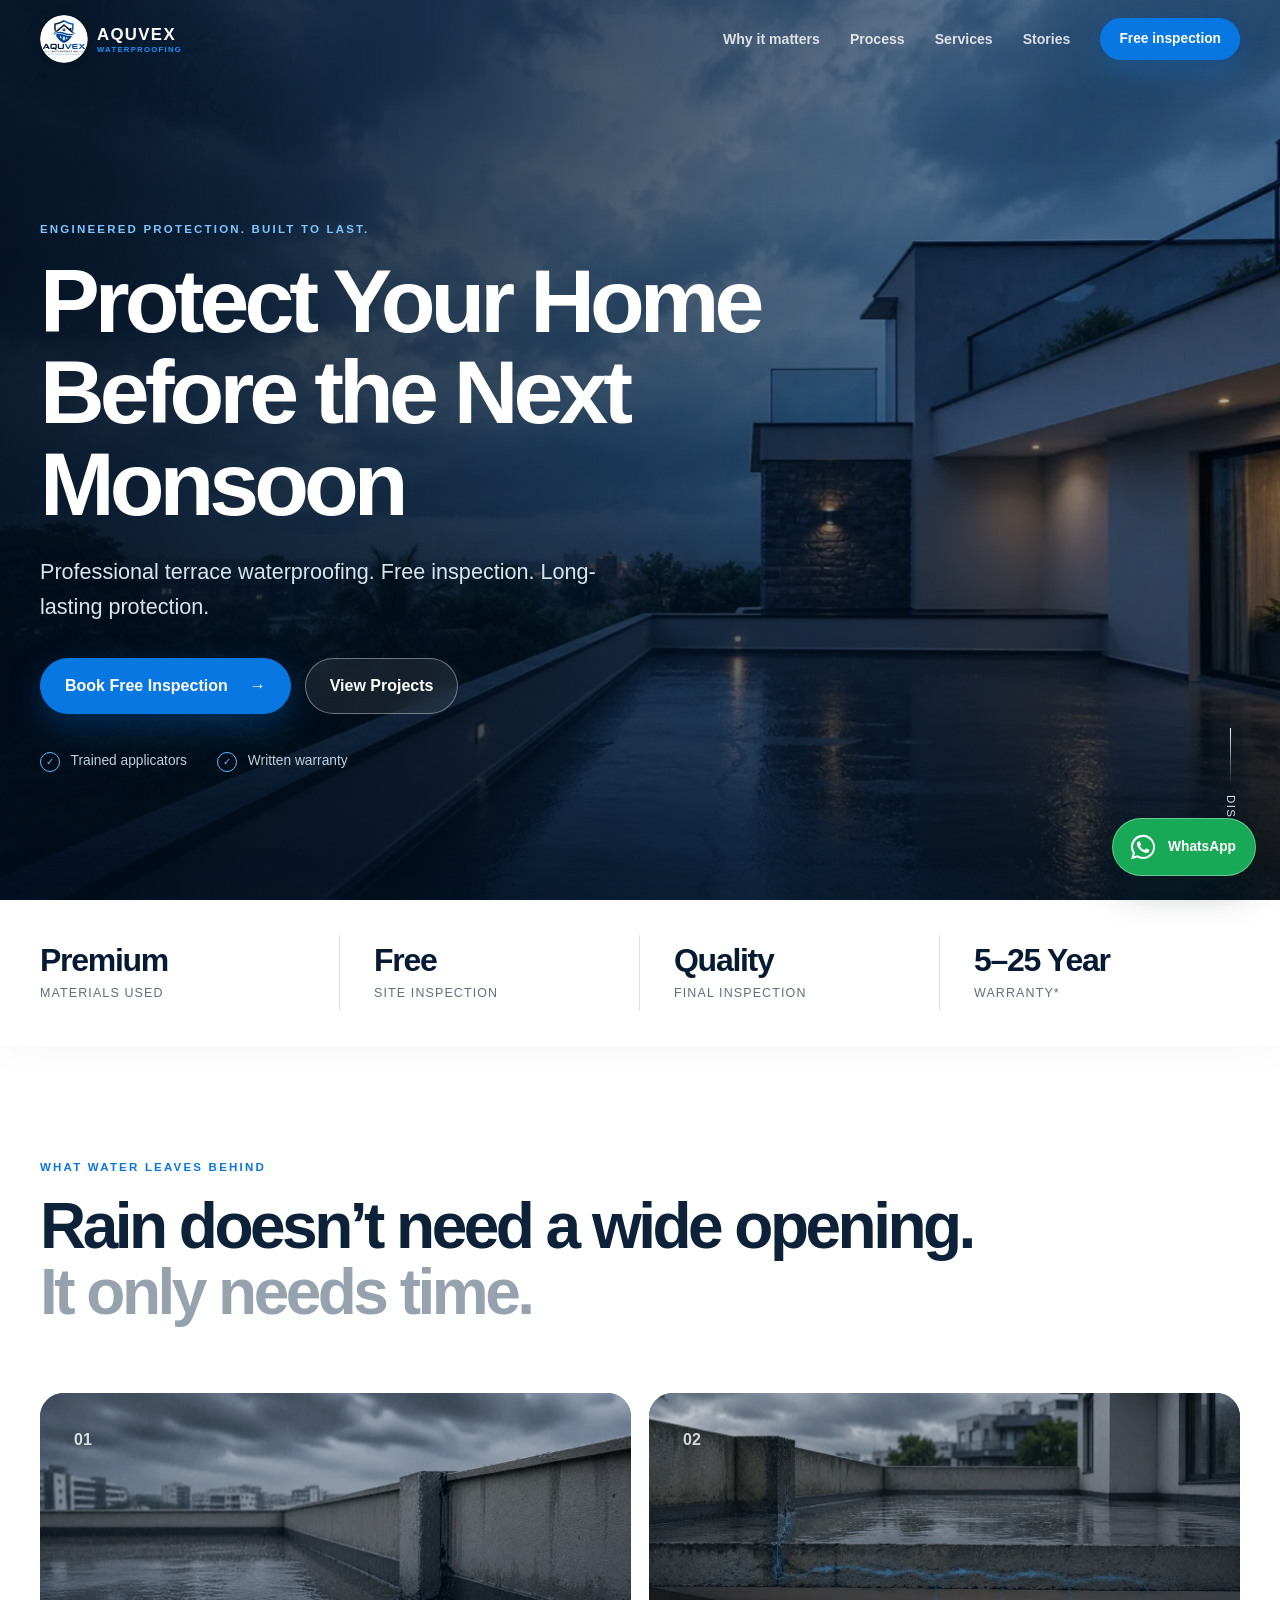
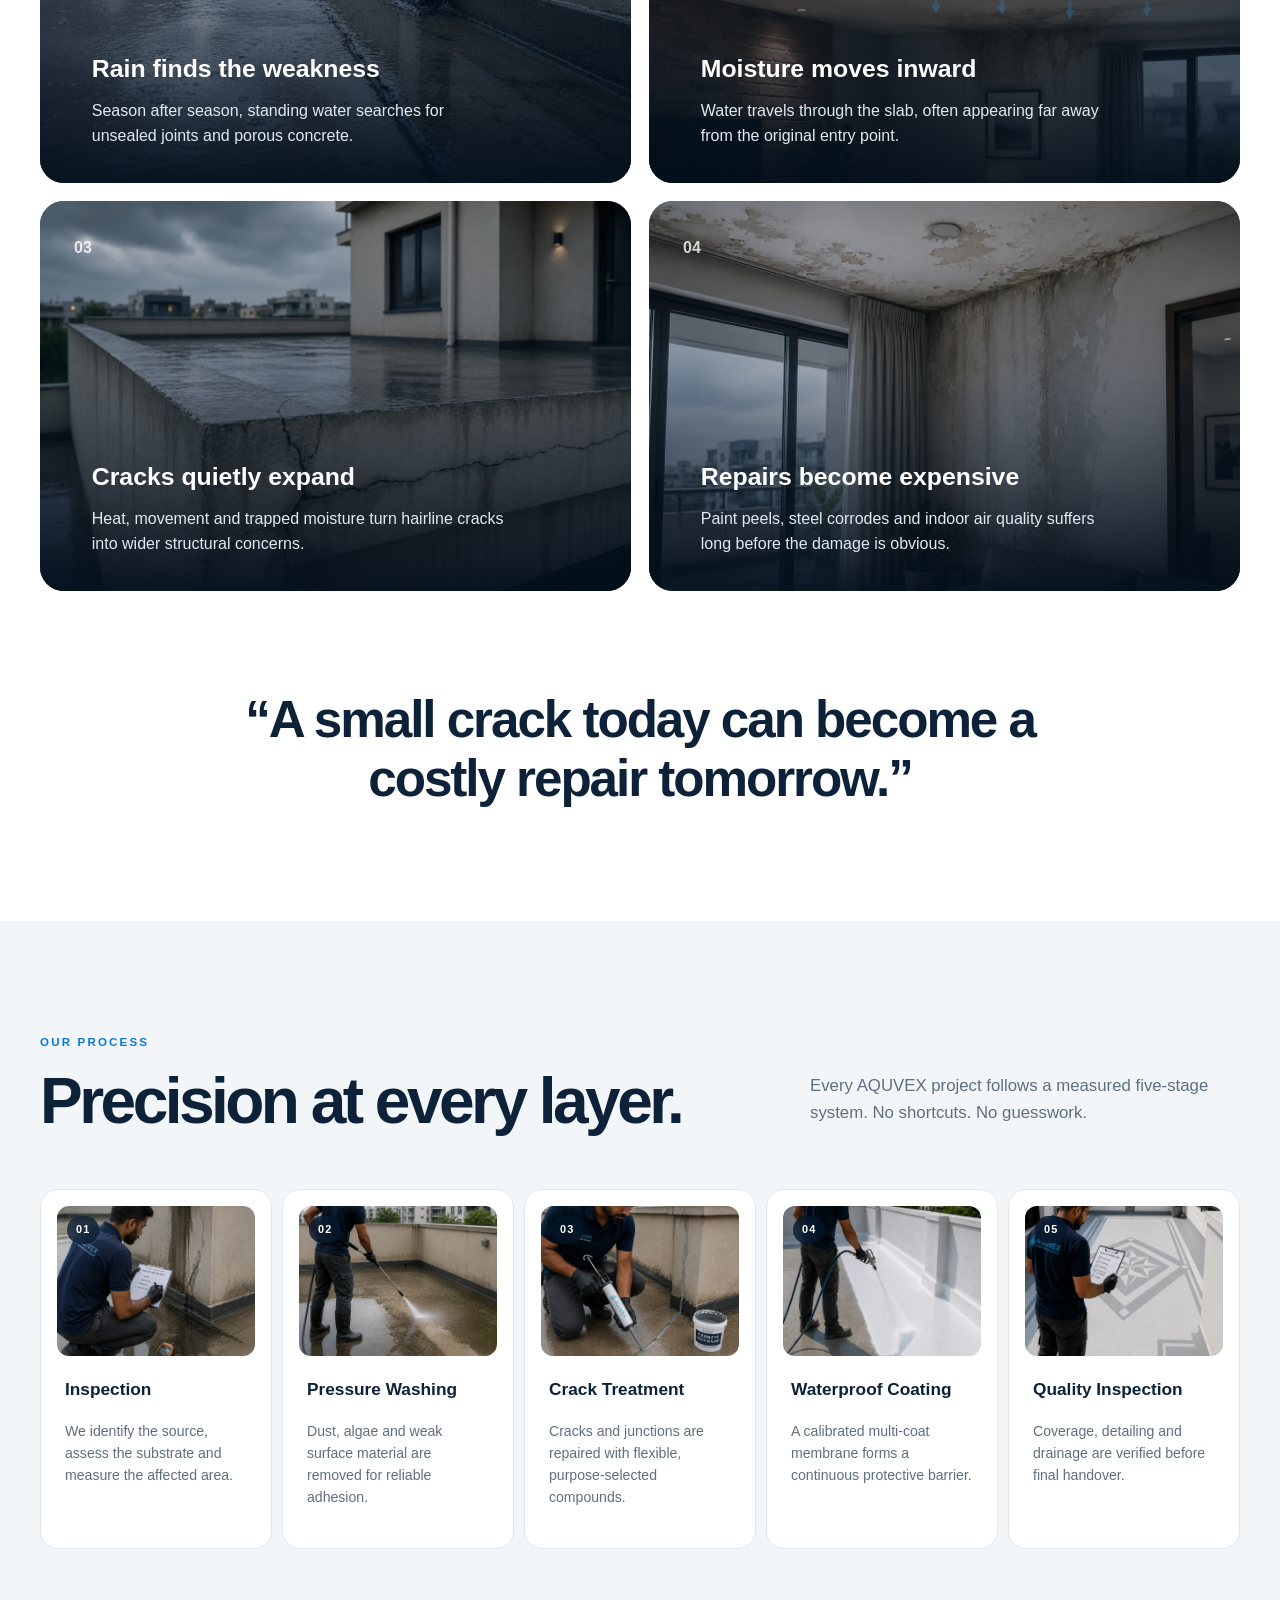
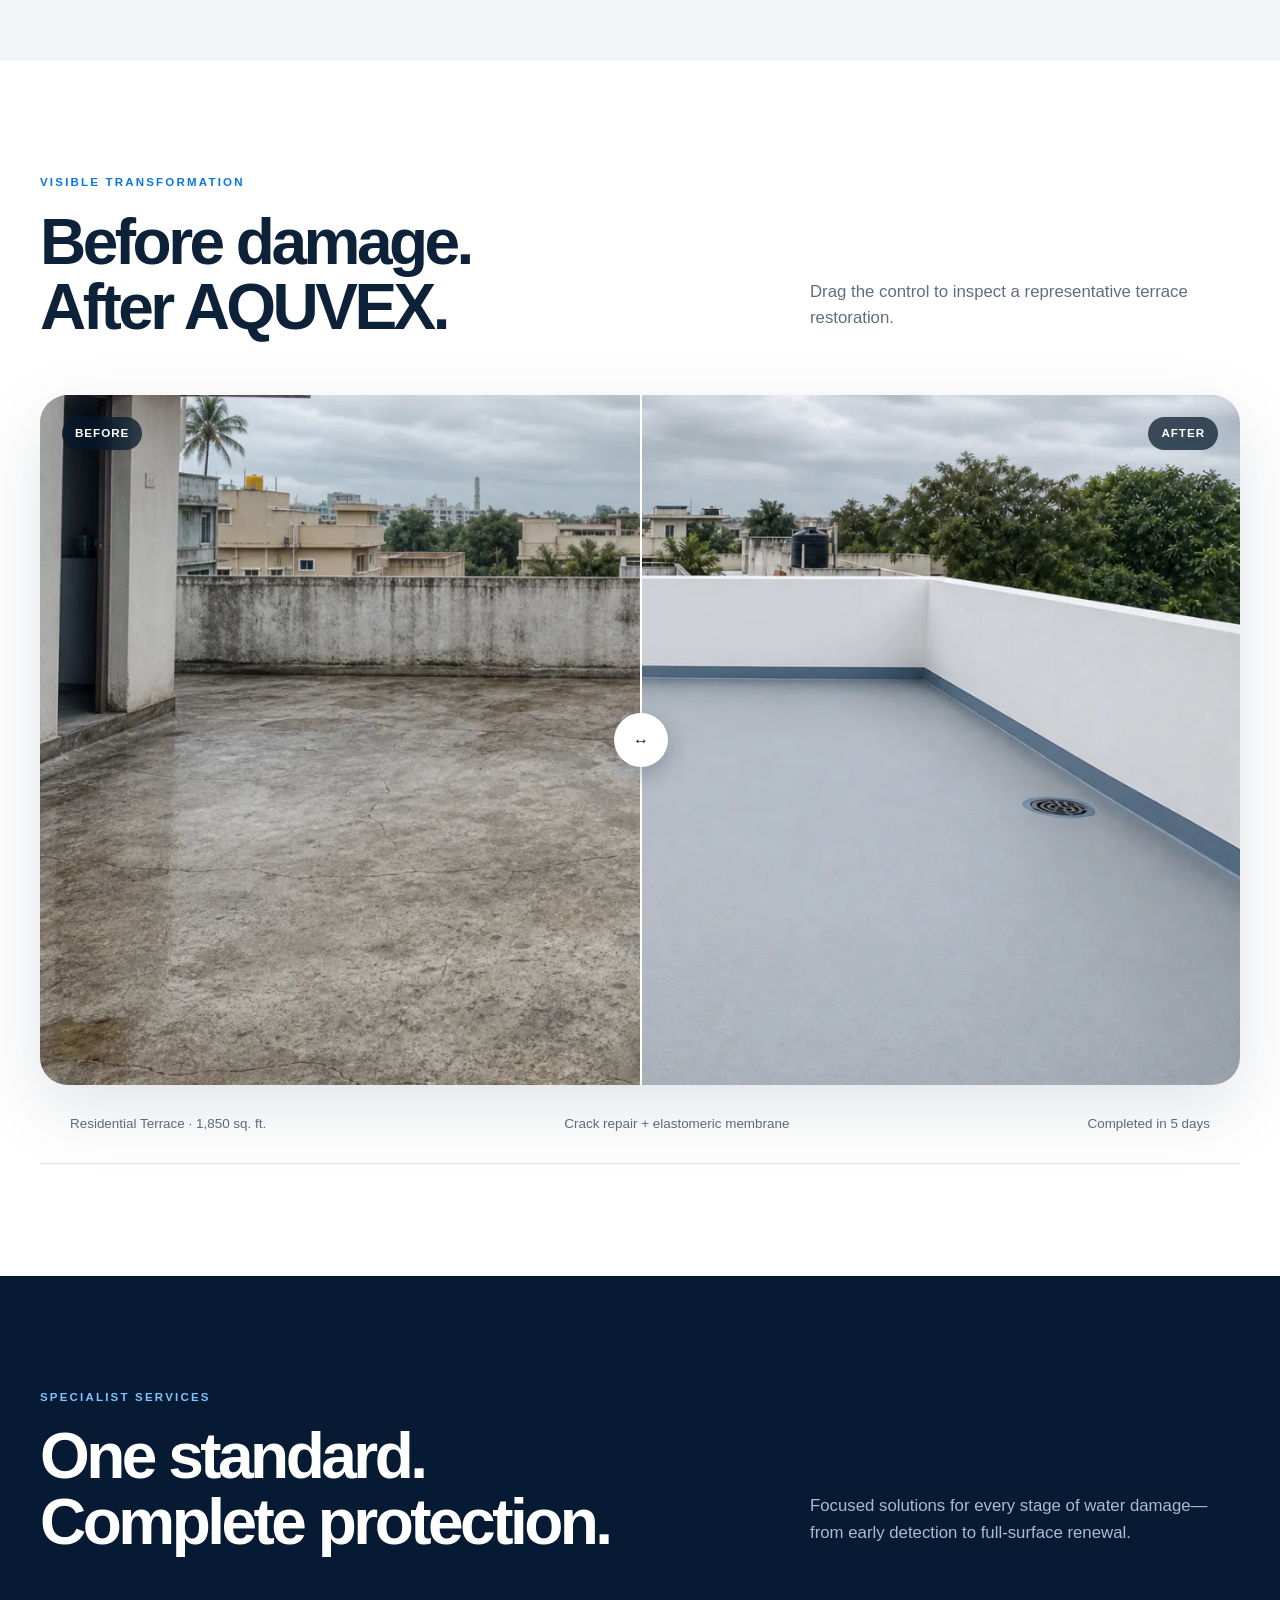
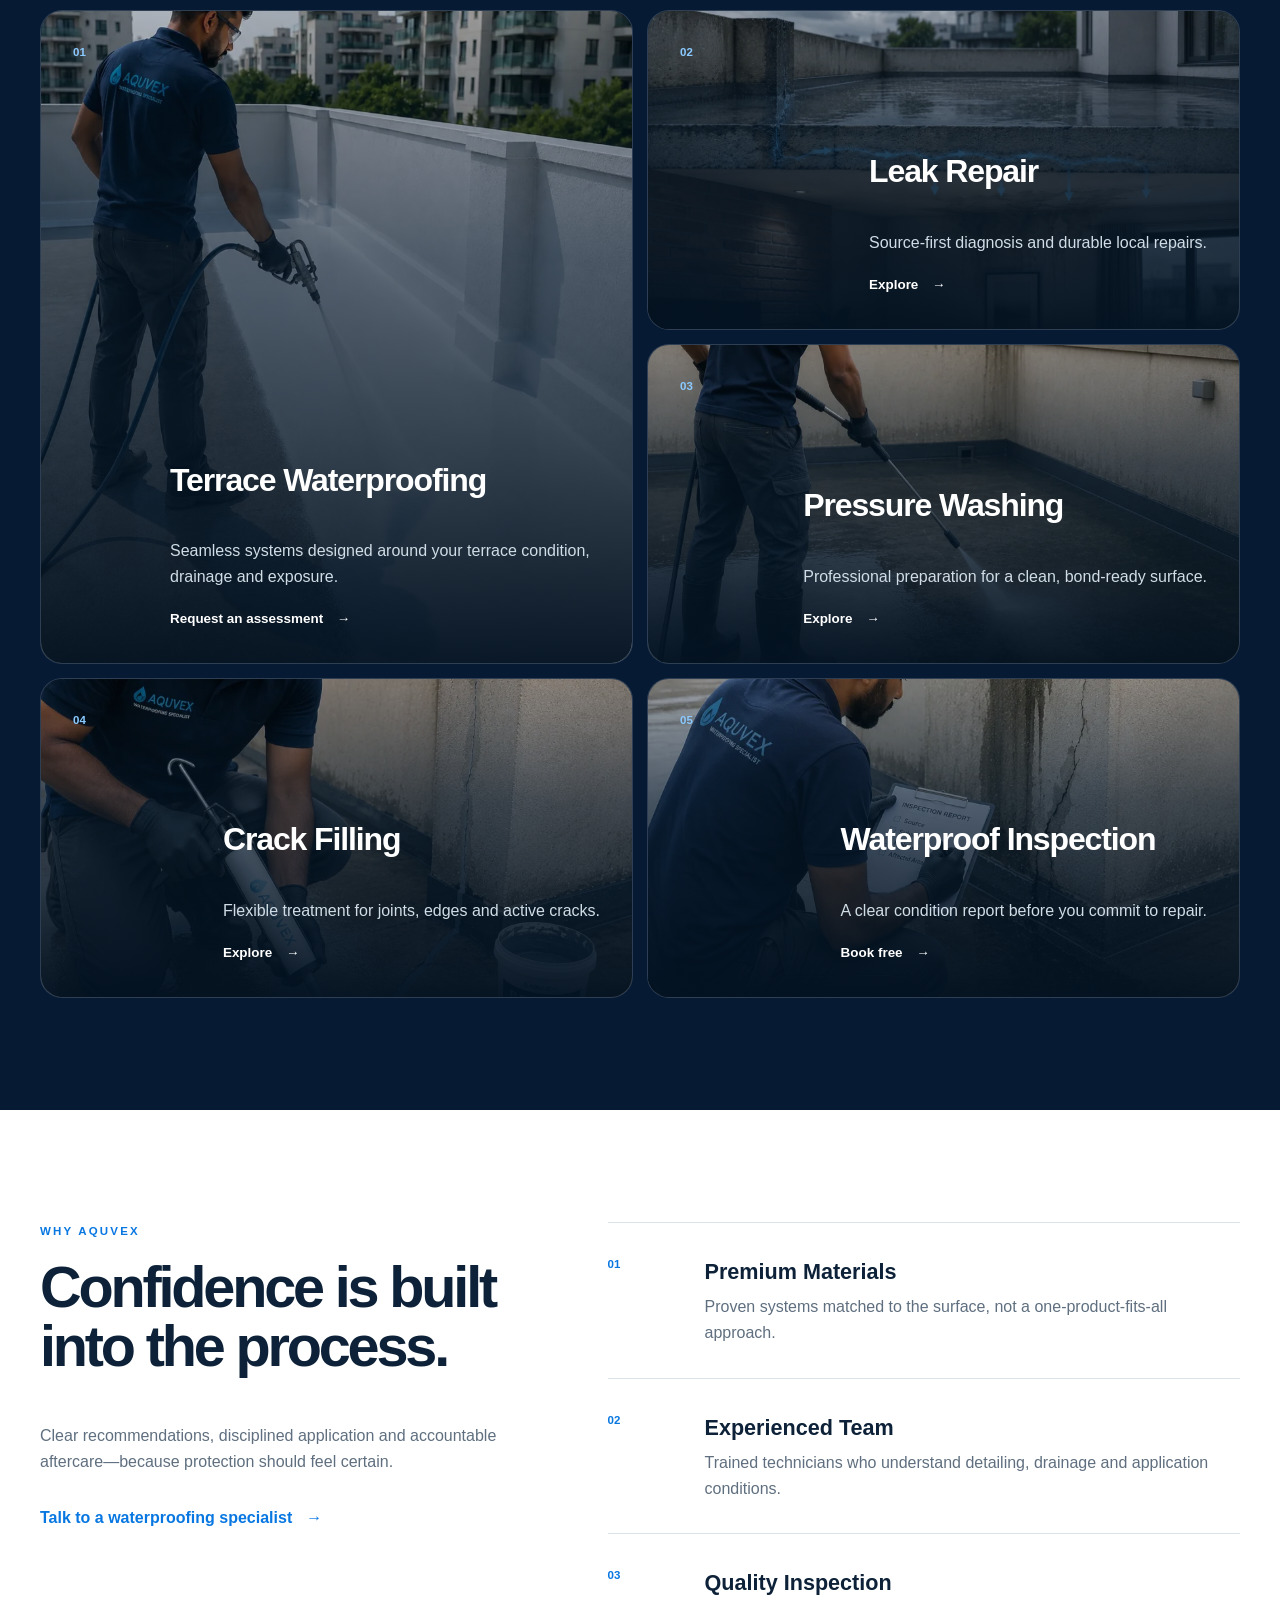
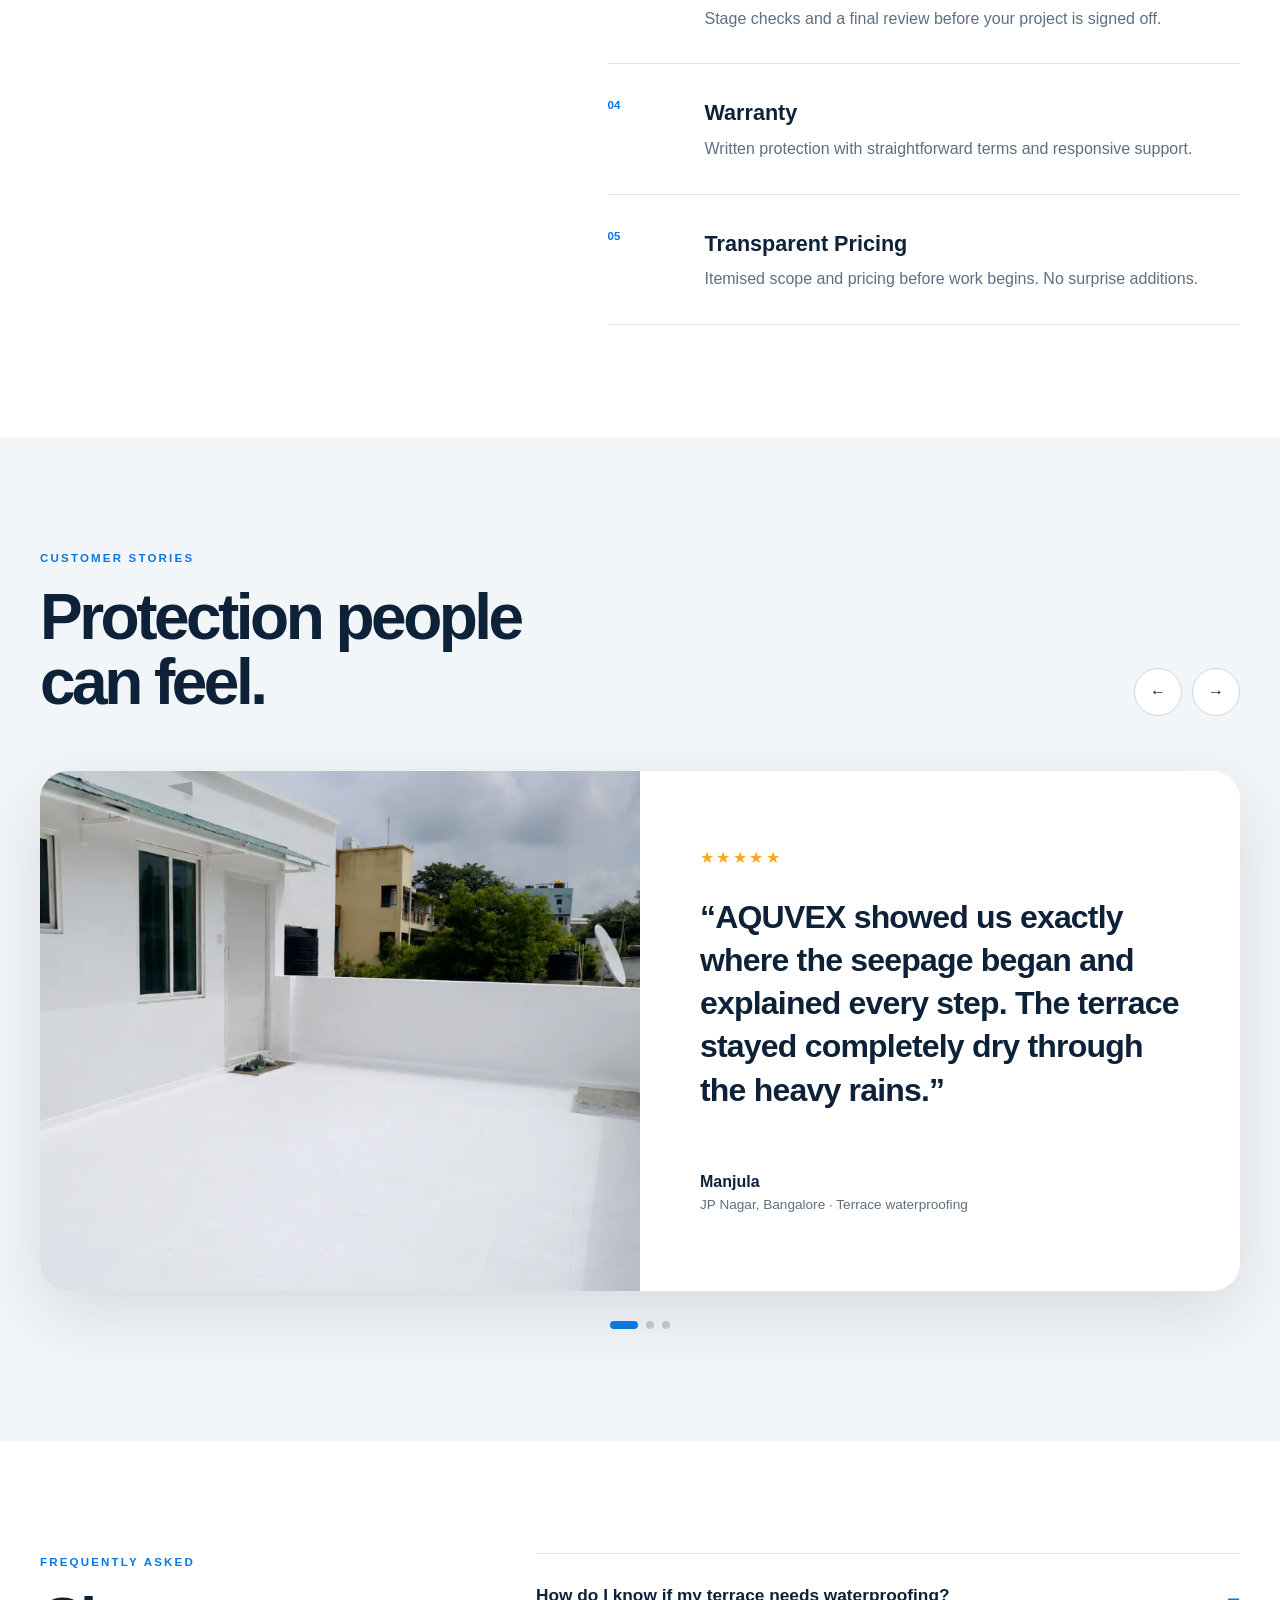
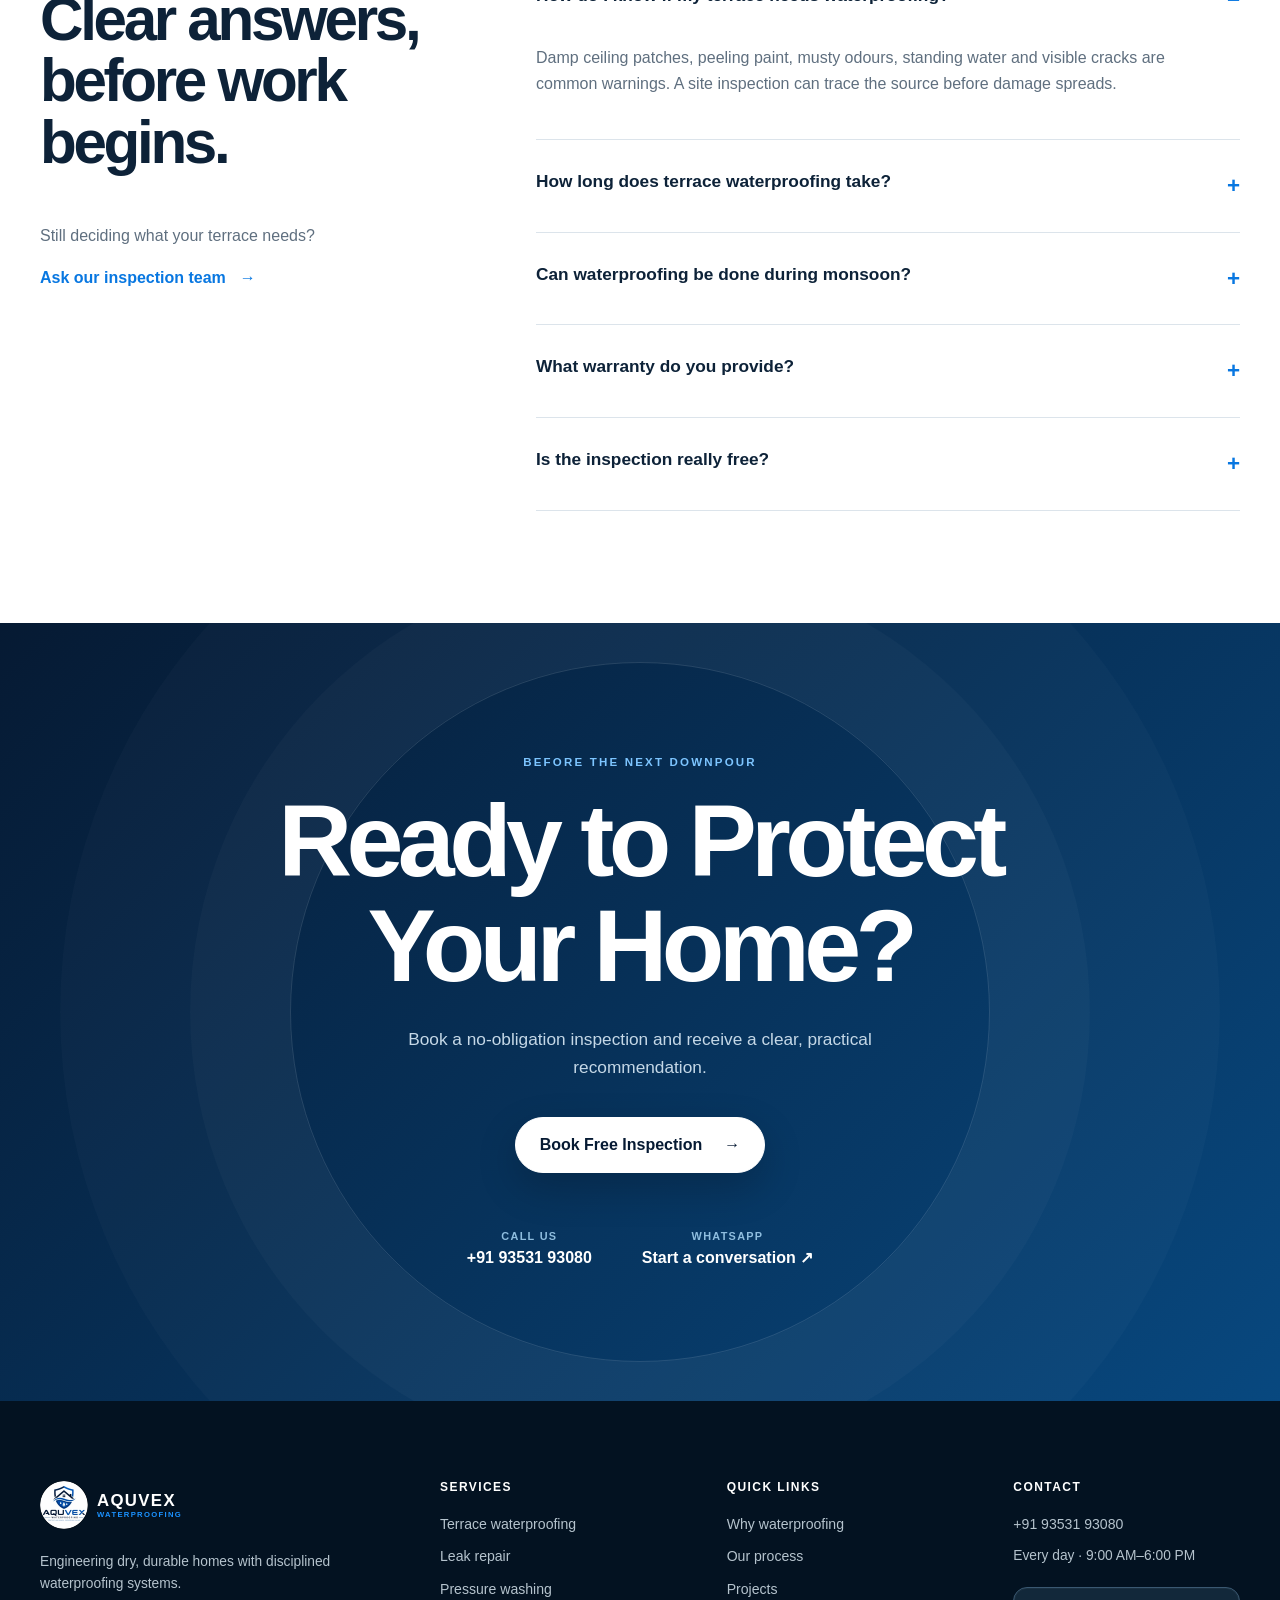
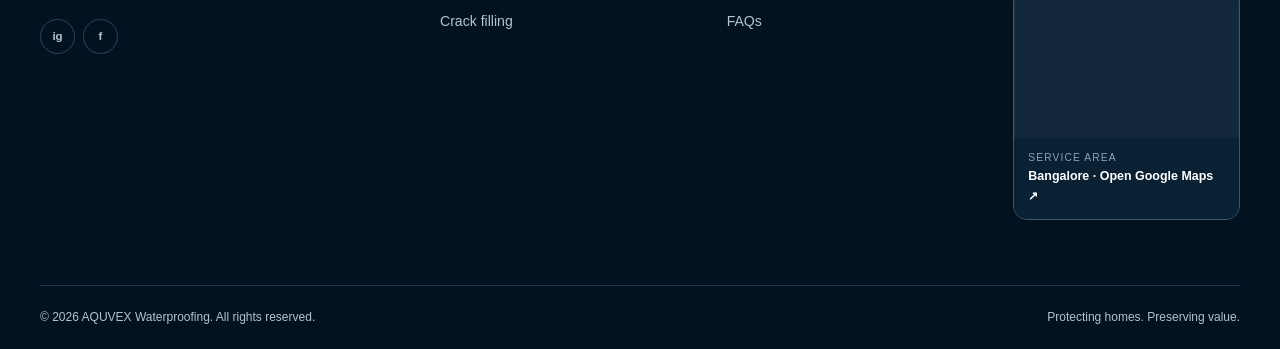
==== commit 2d95ee23: "Update phone and WhatsApp contact number" ====
--- a/index.html
+++ b/index.html
@@ -162,7 +162,7 @@
       <div class="container reveal">
         <p class="eyebrow light">Before the next downpour</p><h2>Ready to Protect<br>Your Home?</h2><p>Book a no-obligation inspection and receive a clear, practical recommendation.</p>
         <a class="button button-white" href="#inspection-form" data-inspection-open>Book Free Inspection <span aria-hidden="true">→</span></a>
-        <div class="contact-options"><a href="tel:+916362298379"><small>Call us</small>+91 63622 98379</a><a href="https://wa.me/916362298379?text=Hello%20AQUVEX%2C%20I%20would%20like%20to%20book%20a%20free%20waterproofing%20inspection." target="_blank" rel="noopener"><small>WhatsApp</small>Start a conversation ↗</a></div>
+        <div class="contact-options"><a href="tel:+919353193080"><small>Call us</small>+91 93531 93080</a><a href="https://wa.me/919353193080?text=Hello%20AQUVEX%2C%20I%20would%20like%20to%20book%20a%20free%20waterproofing%20inspection." target="_blank" rel="noopener"><small>WhatsApp</small>Start a conversation ↗</a></div>
       </div>
     </section>
   </main>
@@ -206,13 +206,13 @@
       <div class="footer-brand"><a class="brand" href="#top"><img src="assets/images/logo-circle.webp" alt="" width="192" height="192"><span>AQUVEX<small>Waterproofing</small></span></a><p>Engineering dry, durable homes with disciplined waterproofing systems.</p><div class="socials"><a href="https://www.instagram.com/aquvex.in?igsh=MWVnZmVwbDdqZ3U3dQ%3D%3D&amp;utm_source=qr" target="_blank" rel="noopener" aria-label="AQUVEX on Instagram">ig</a><a href="https://www.facebook.com/share/1JB4MJyy1K/?mibextid=wwXIfr" target="_blank" rel="noopener" aria-label="AQUVEX on Facebook">f</a></div></div>
       <div><h2>Services</h2><a href="#services">Terrace waterproofing</a><a href="#services">Leak repair</a><a href="#services">Pressure washing</a><a href="#services">Crack filling</a></div>
       <div><h2>Quick links</h2><a href="#why">Why waterproofing</a><a href="#process">Our process</a><a href="#projects">Projects</a><a href="#faq">FAQs</a></div>
-      <div><h2>Contact</h2><a href="tel:+916362298379">+91 63622 98379</a><p>Every day · 9:00 AM–6:00 PM</p><div class="service-map"><iframe src="https://www.google.com/maps?q=Bengaluru%2C%20Karnataka&amp;z=10&amp;output=embed" title="AQUVEX service area in Bangalore" loading="lazy" referrerpolicy="no-referrer-when-downgrade"></iframe><a href="https://www.google.com/maps/search/?api=1&amp;query=Bengaluru%2C%20Karnataka" target="_blank" rel="noopener"><span>Service area</span><b>Bangalore · Open Google Maps ↗</b></a></div></div>
+      <div><h2>Contact</h2><a href="tel:+919353193080">+91 93531 93080</a><p>Every day · 9:00 AM–6:00 PM</p><div class="service-map"><iframe src="https://www.google.com/maps?q=Bengaluru%2C%20Karnataka&amp;z=10&amp;output=embed" title="AQUVEX service area in Bangalore" loading="lazy" referrerpolicy="no-referrer-when-downgrade"></iframe><a href="https://www.google.com/maps/search/?api=1&amp;query=Bengaluru%2C%20Karnataka" target="_blank" rel="noopener"><span>Service area</span><b>Bangalore · Open Google Maps ↗</b></a></div></div>
     </div>
     <div class="container footer-bottom"><p>© <span id="year"></span> AQUVEX Waterproofing. All rights reserved.</p><p>Protecting homes. Preserving value.</p></div>
   </footer>
 
   <!-- Persistent WhatsApp contact -->
-  <a class="whatsapp-float" href="https://wa.me/916362298379?text=Hello%20AQUVEX%2C%20I%20would%20like%20to%20book%20a%20free%20waterproofing%20inspection." target="_blank" rel="noopener" aria-label="Chat with AQUVEX on WhatsApp">
+  <a class="whatsapp-float" href="https://wa.me/919353193080?text=Hello%20AQUVEX%2C%20I%20would%20like%20to%20book%20a%20free%20waterproofing%20inspection." target="_blank" rel="noopener" aria-label="Chat with AQUVEX on WhatsApp">
     <img src="assets/icons/whatsapp.svg" alt="" width="30" height="30">
     <span>WhatsApp</span>
   </a>
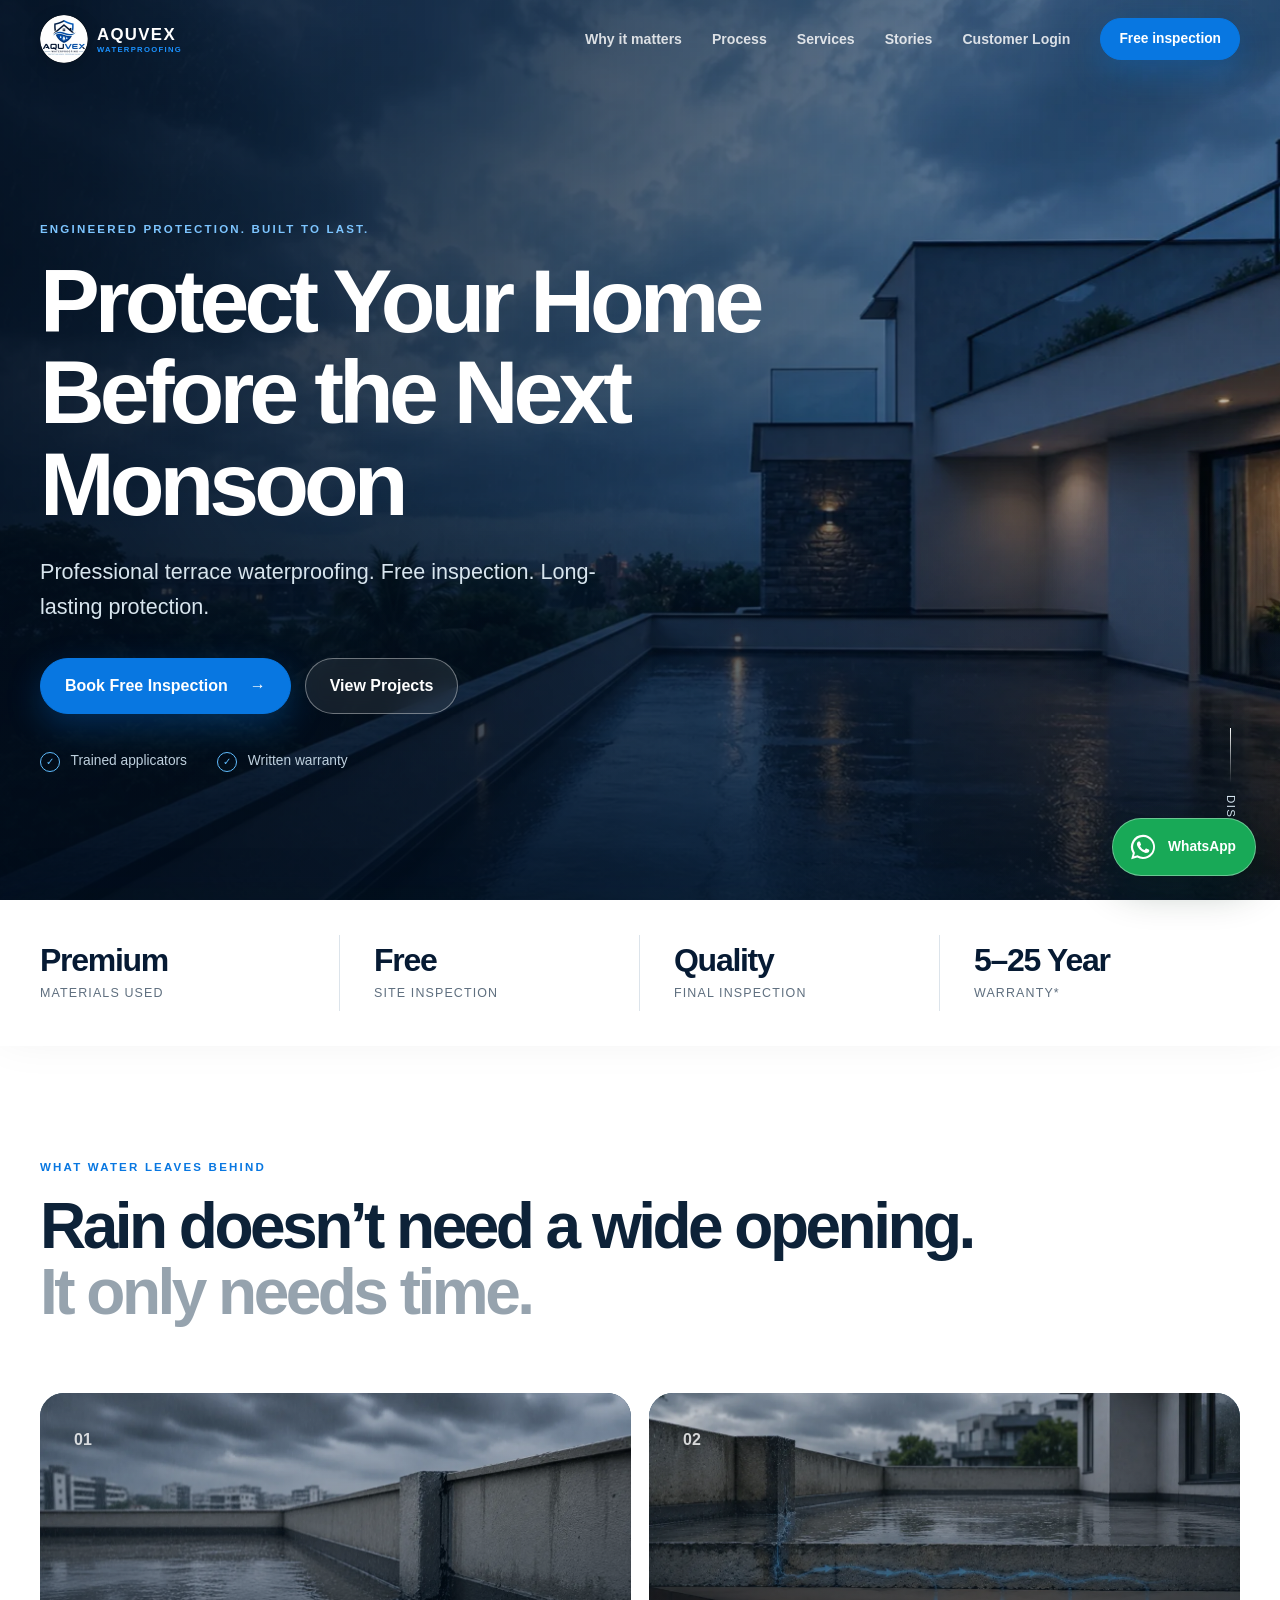
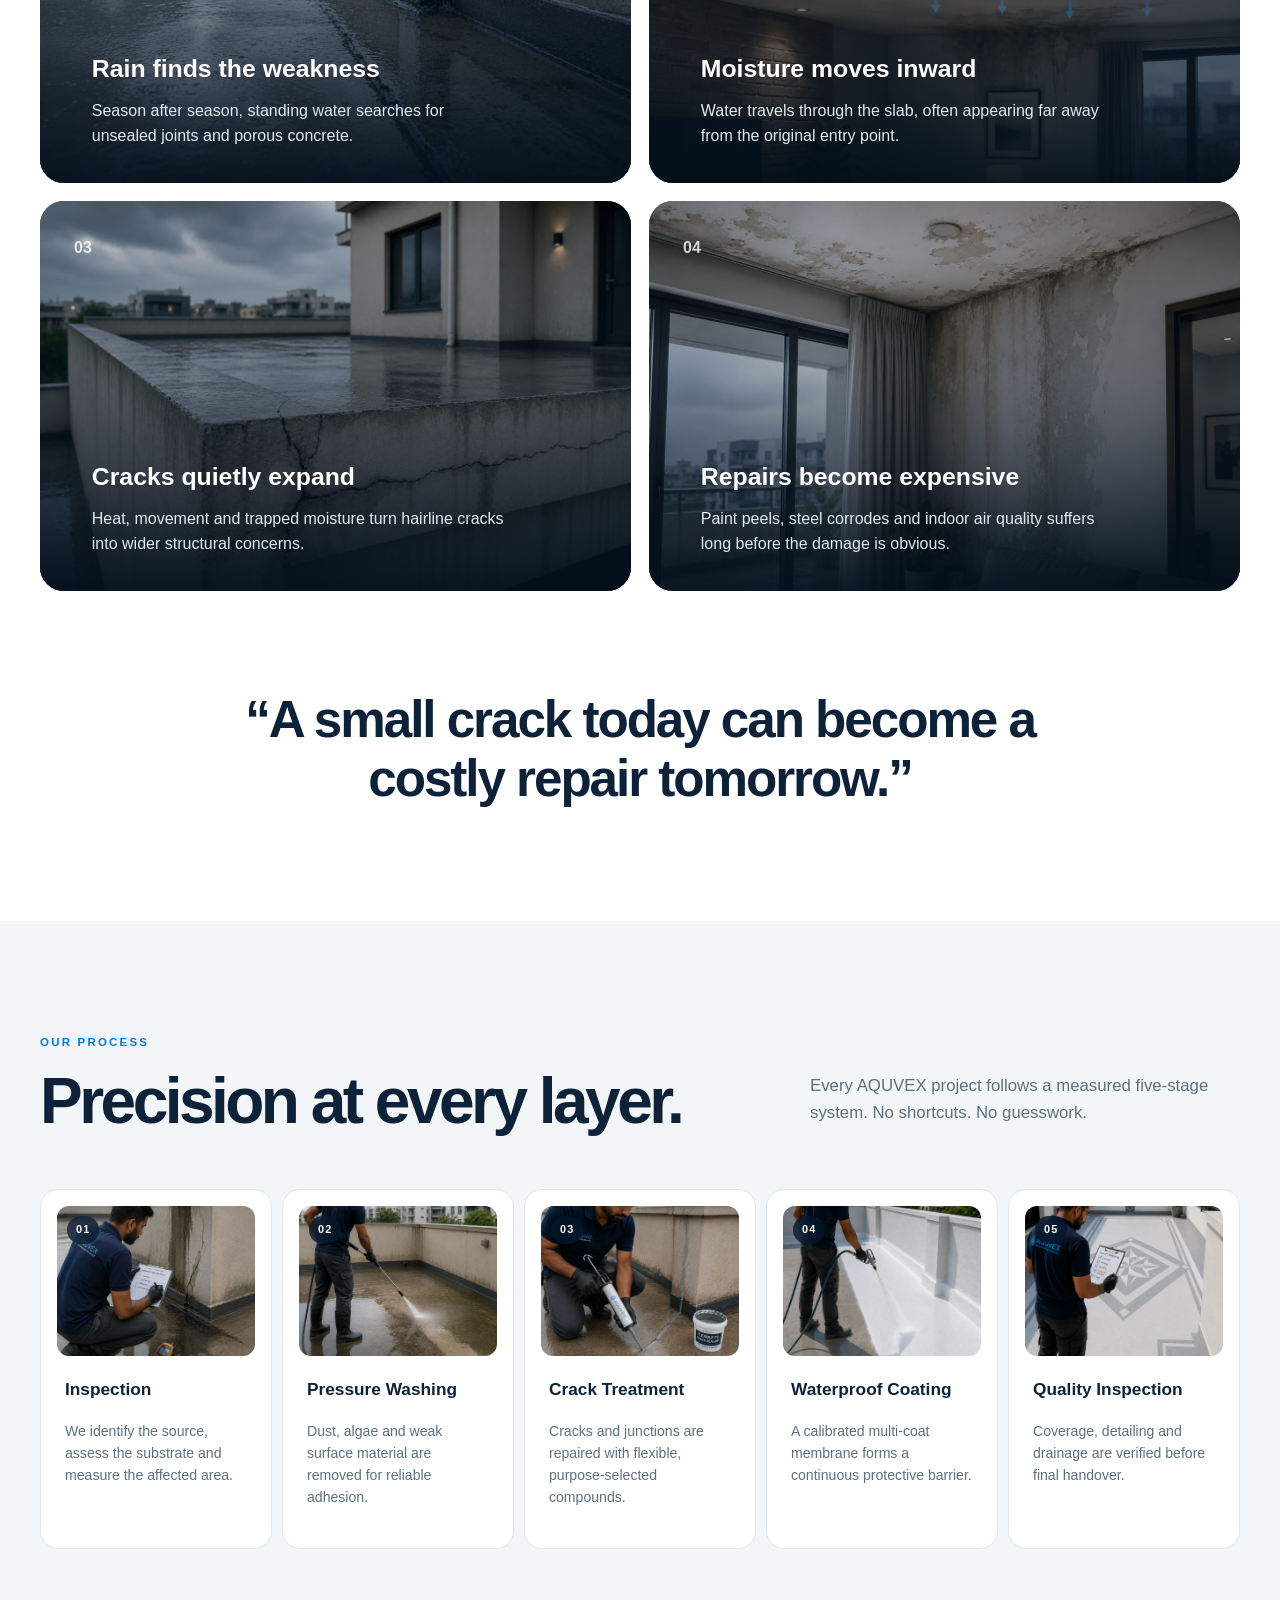
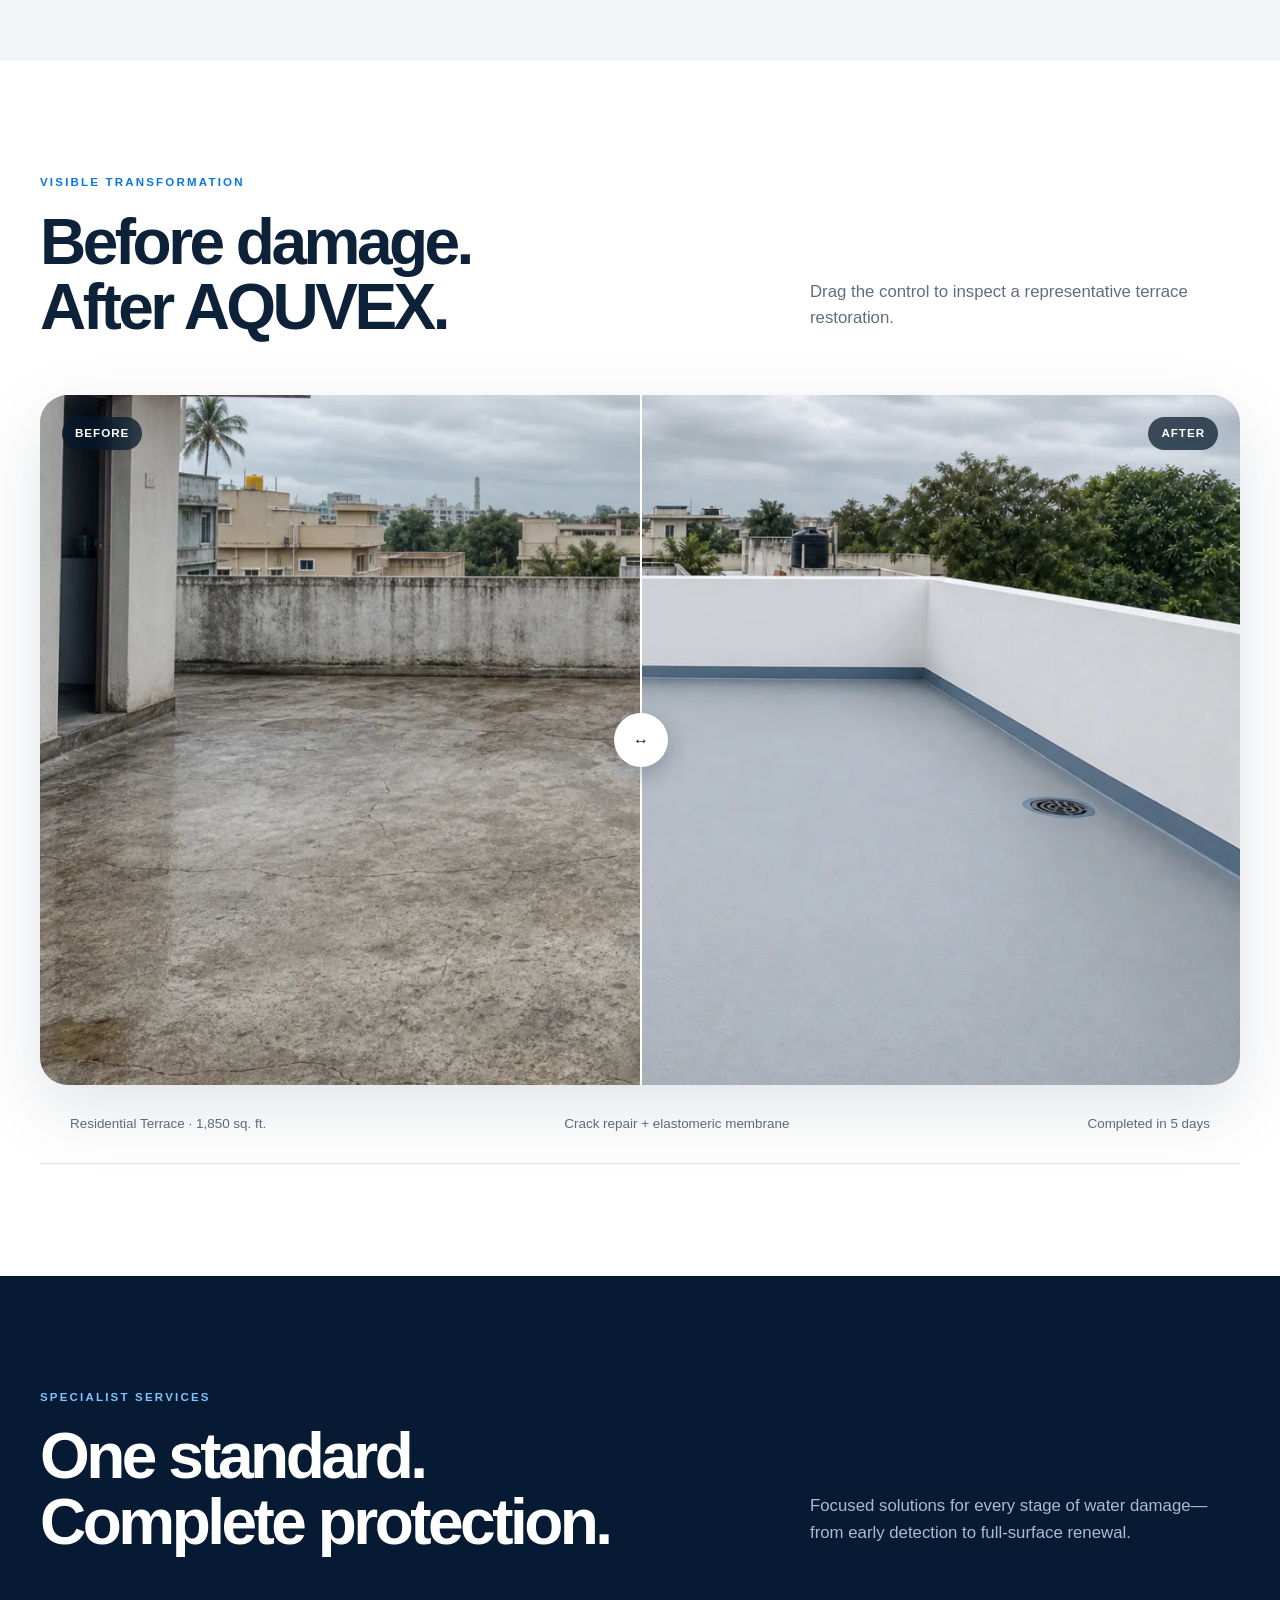
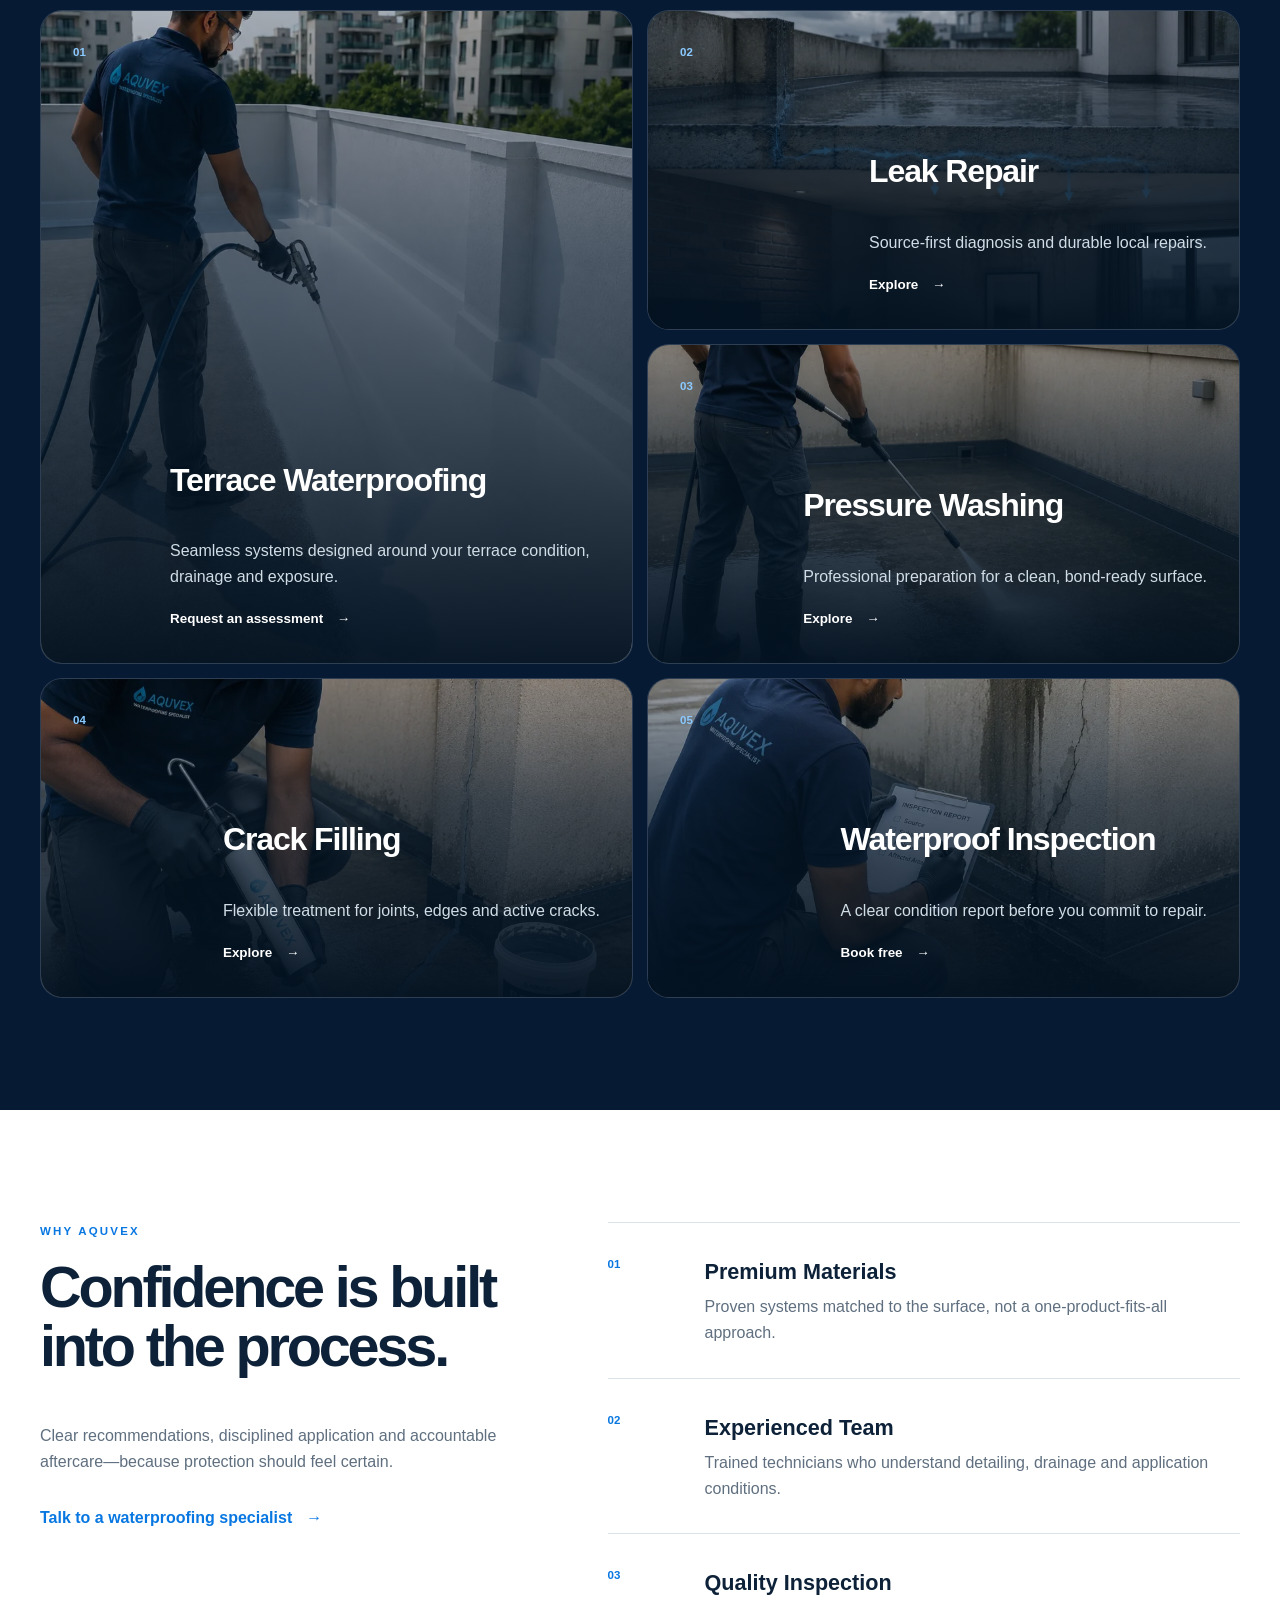
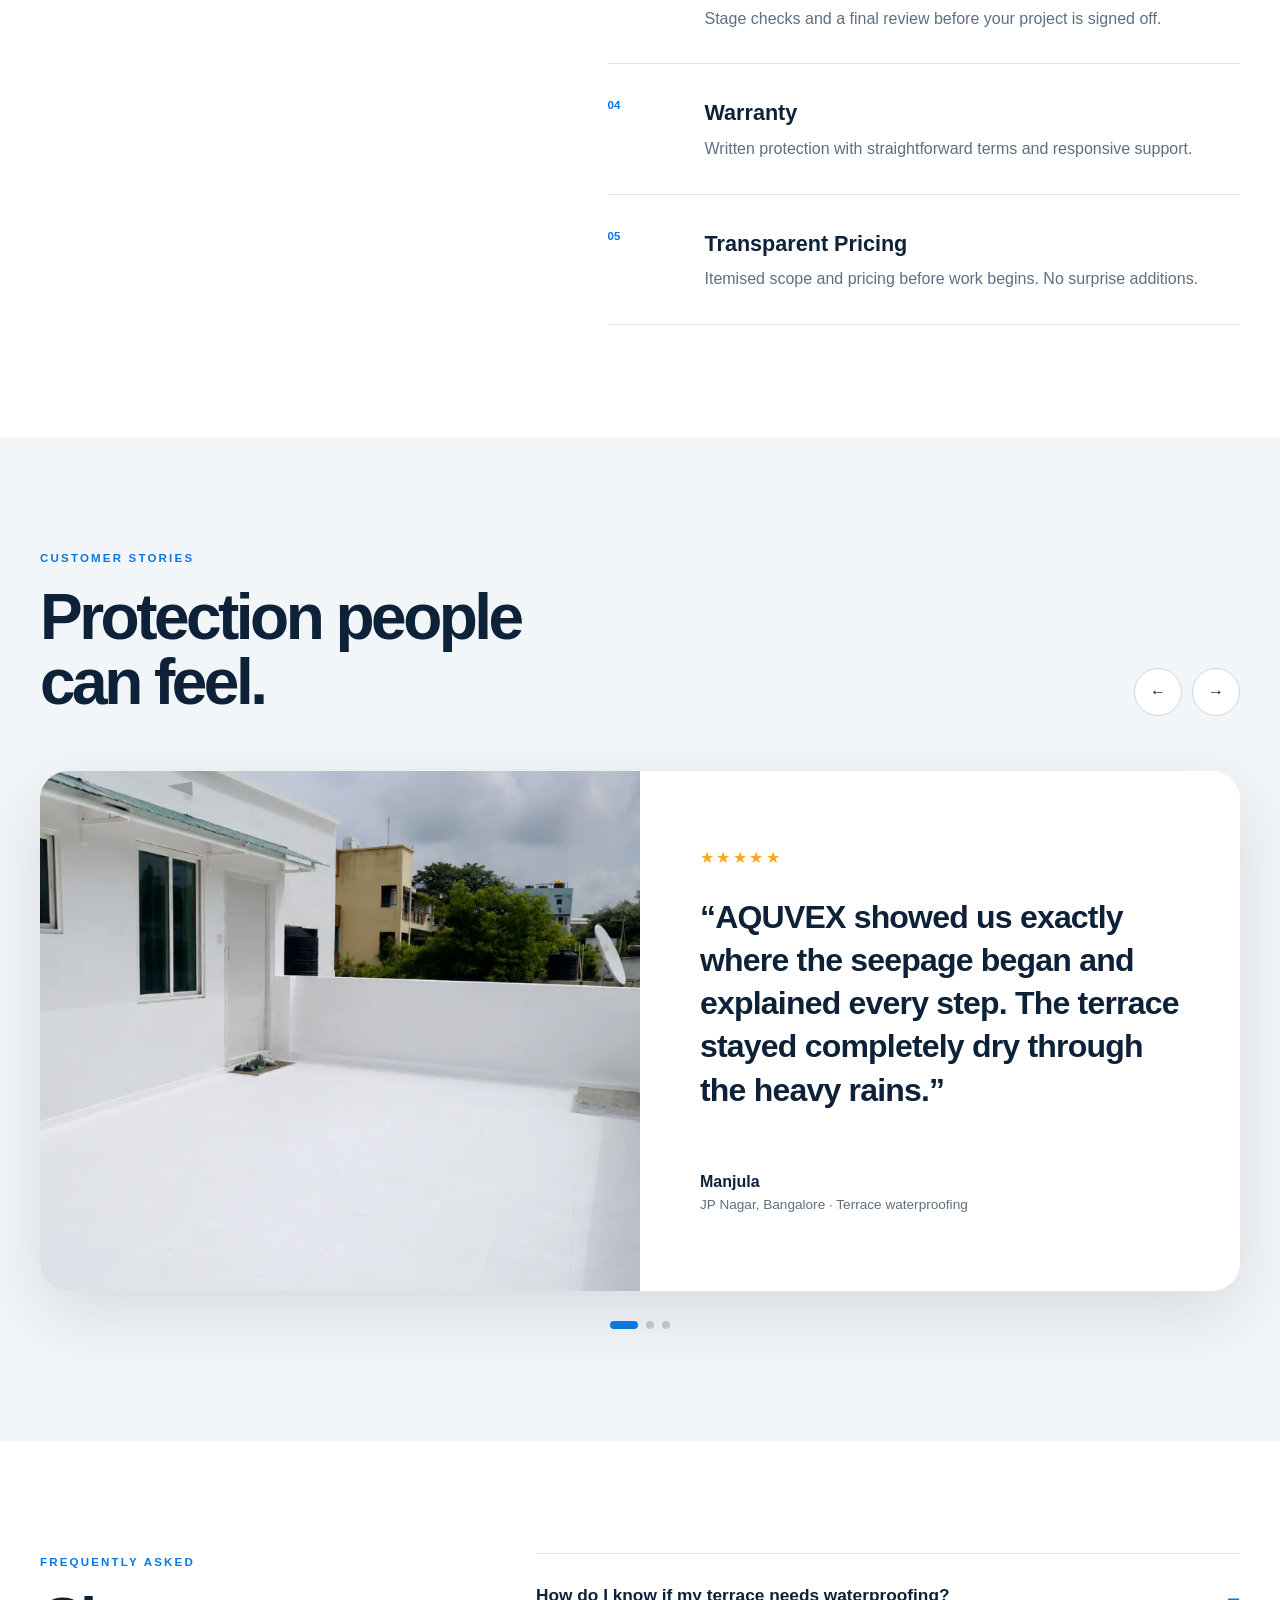
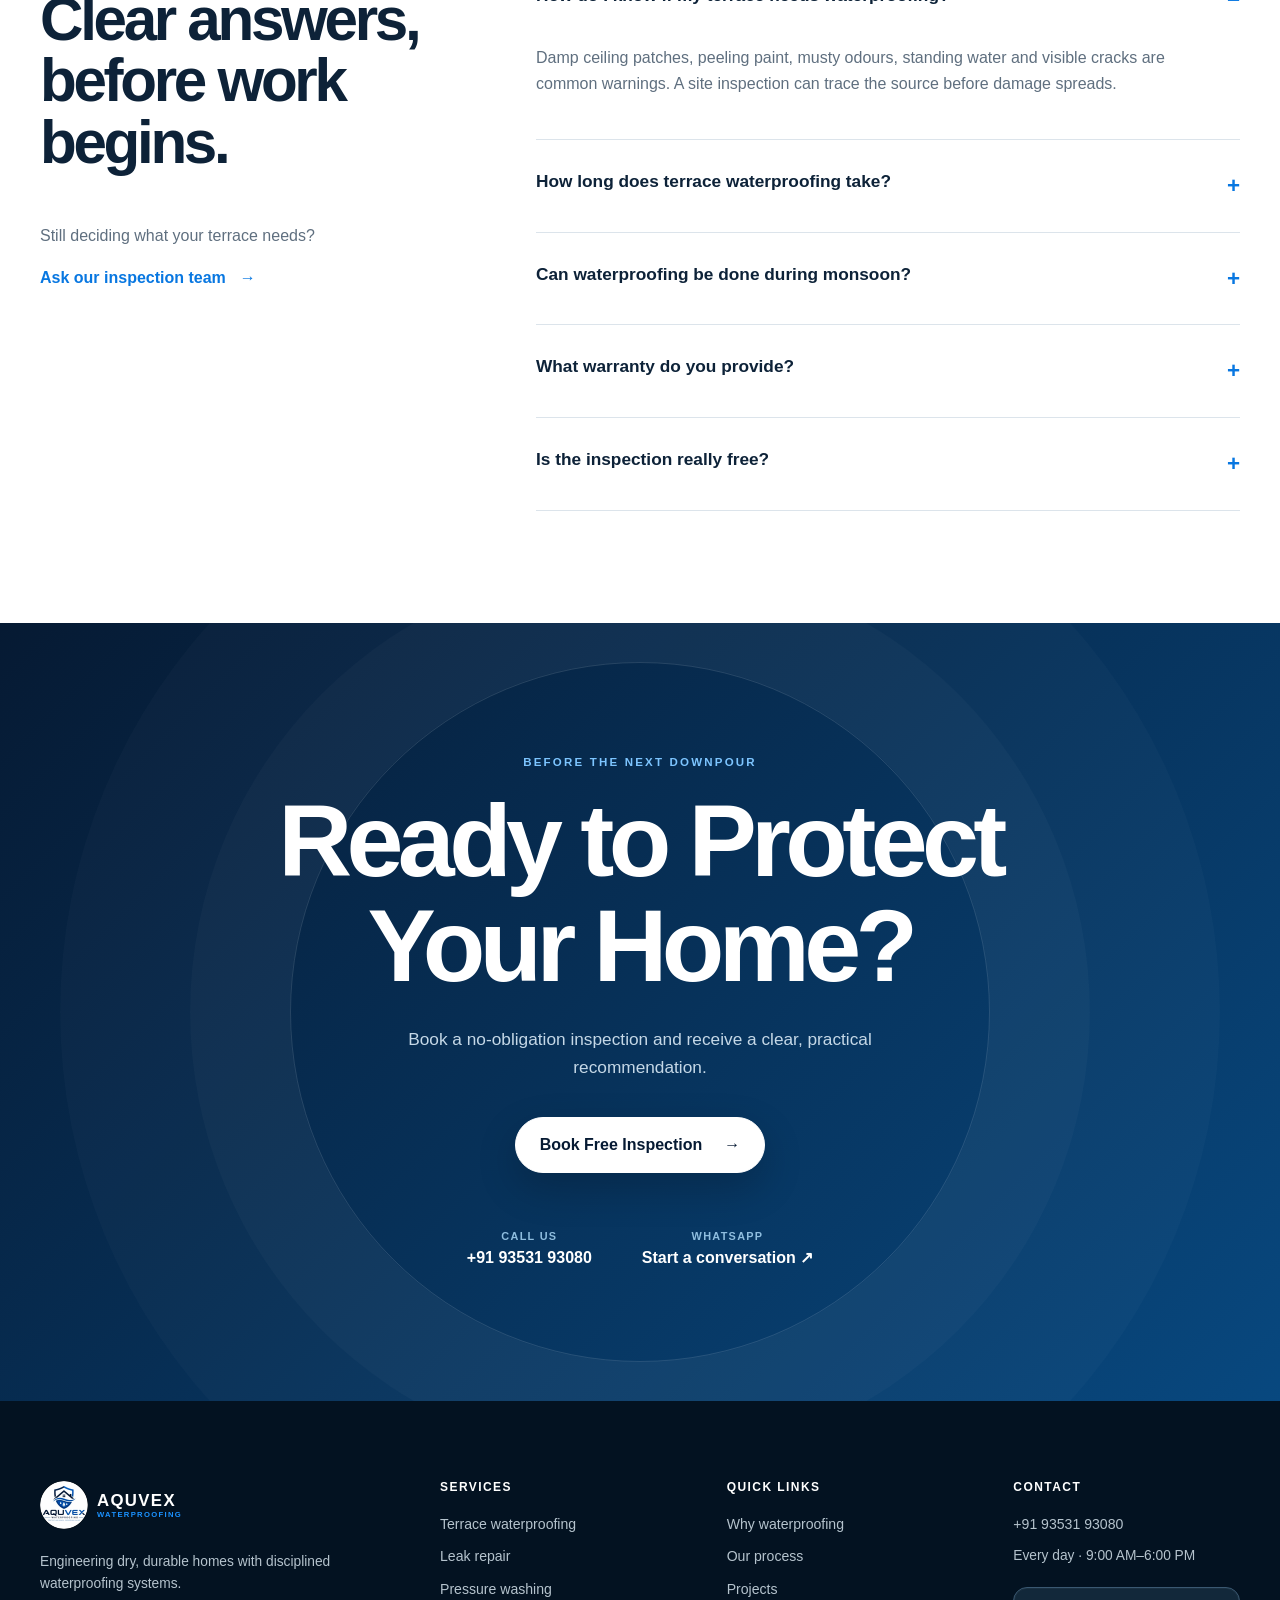
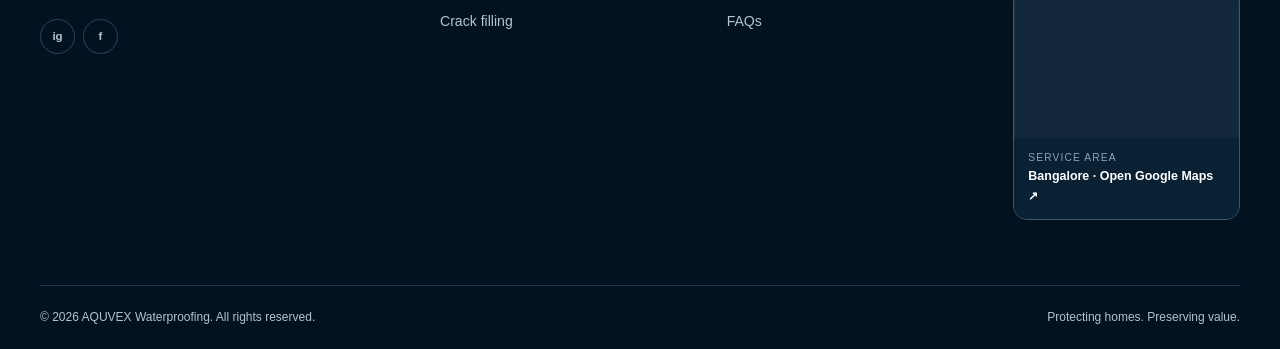
==== commit a8e655bb: "Add customer portal and password login flow" ====
--- a/index.html
+++ b/index.html
@@ -28,7 +28,7 @@
         <span class="sr-only">Open navigation</span><span></span><span></span>
       </button>
       <nav id="primary-nav" class="primary-nav" aria-label="Primary navigation">
-        <a href="#why">Why it matters</a><a href="#process">Process</a><a href="#services">Services</a><a href="#stories">Stories</a>
+        <a href="#why">Why it matters</a><a href="#process">Process</a><a href="#services">Services</a><a href="#stories">Stories</a><a href="customer/">Customer Login</a>
         <a class="button button-small" href="#inspection-form" data-inspection-open>Free inspection</a>
       </nav>
     </div>
